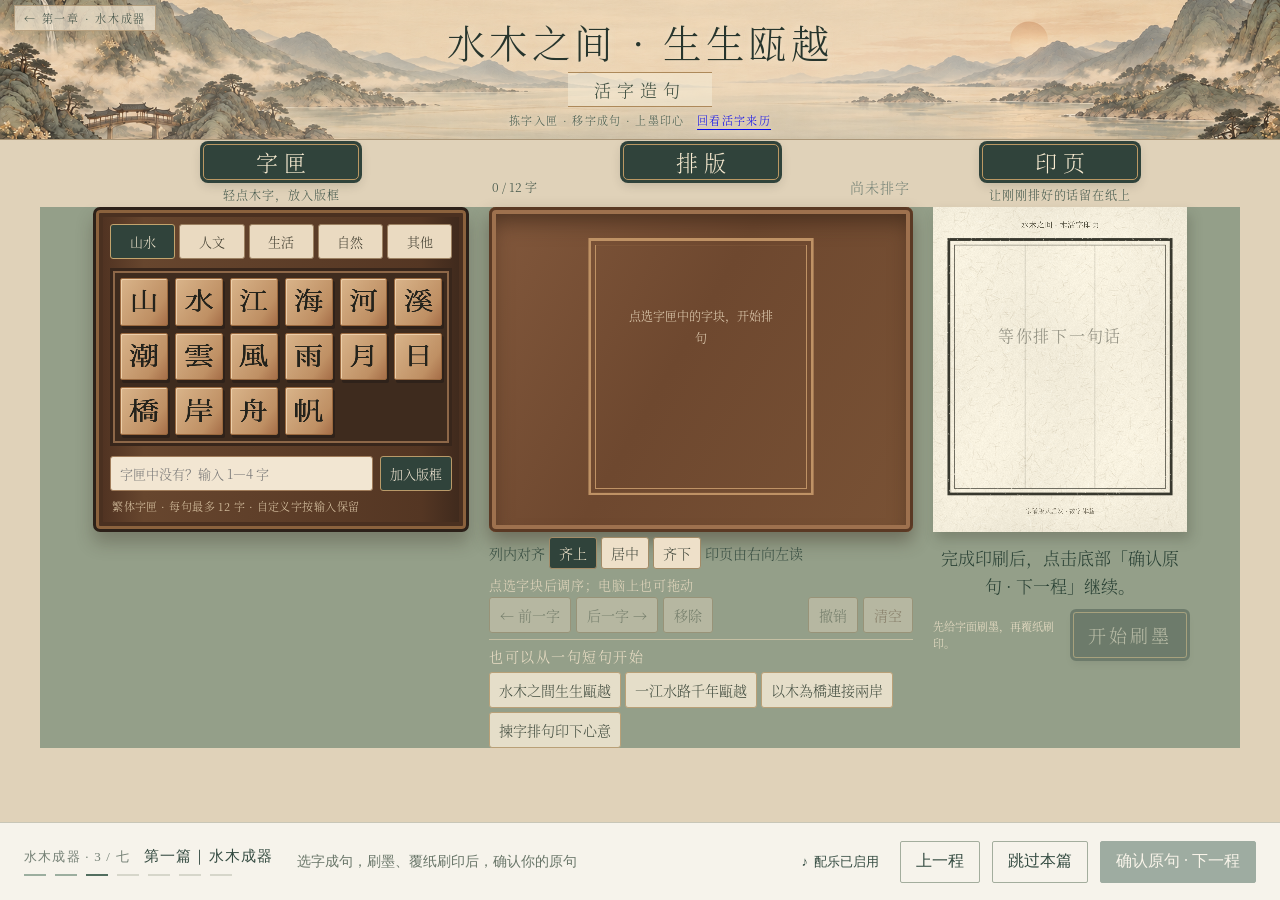
==== woodtype/index.html @ a9de26d1 "优化木活字竖排印页与页面布局，更新尾页清晰底图" ====
<!doctype html>
<html lang="zh-CN">
<head>
  <meta charset="utf-8">
  <meta name="viewport" content="width=device-width, initial-scale=1">
  <meta name="theme-color" content="#d6c4a8">
  <meta name="description" content="水木之间·生生瓯越——木活字造句互动体验。拣字、排版、上墨，印下一句话。">
  <title>活字造句｜水木之间·生生瓯越</title>
  <link rel="icon" href="data:image/svg+xml,%3Csvg xmlns='http://www.w3.org/2000/svg' viewBox='0 0 64 64'%3E%3Crect width='64' height='64' rx='9' fill='%2337483e'/%3E%3Crect x='9' y='9' width='46' height='46' fill='none' stroke='%23c8a56c' stroke-width='2'/%3E%3Cpath d='M14 20h36M32 14v35M17 48l15-18 15 18' fill='none' stroke='%23f1e5d1' stroke-width='3'/%3E%3C/svg%3E">
  <style>
    @font-face{font-family:"Source Han Serif SC";src:url("assets/SourceHanSerifSC-Light.otf") format("opentype");font-weight:300;font-style:normal;font-display:swap}
    @font-face{font-family:"I.Ming";src:url("assets/I.Ming-8.10.ttf") format("truetype");font-weight:400;font-style:normal;font-display:swap}
    :root{--ink:#282a25;--pine:#30433b;--pine-soft:#53675d;--river:#778479;--river-pale:#aeb6a6;--silk:#e6d8c1;--silk-light:#f1e9da;--paper:#f7f0e3;--gold:#a67e4e;--wood:#815839;--wood-dark:#392719;--wood-mid:#67442d;--wood-light:#c39365;--line:#bda98c;--shadow:0 12px 28px rgba(49,38,23,.15)}
    *{box-sizing:border-box}html{scroll-behavior:smooth}body{margin:0;min-width:320px;background:#d8c9b0;color:var(--ink);font-family:"Source Han Serif SC","Source Han Serif",serif;font-weight:300;font-synthesis:none}button,input{font:inherit;font-weight:300}button{cursor:pointer}button:disabled{opacity:.38;cursor:not-allowed}button:focus-visible,input:focus-visible{outline:3px solid #c59455;outline-offset:3px}strong,b,h1,h2,h3{font-weight:300}
    .page{min-height:100vh;background:linear-gradient(#d8c5a7 0,#ddd0bb 36%,#c8c9b7 100%)}
    .hero{position:relative;min-height:236px;background:#d8c5a8 url("assets/shanshui-banner.png") center 55%/cover no-repeat;border-bottom:1px solid #a99577;overflow:hidden}
    .hero:after{content:"";position:absolute;inset:0;background:linear-gradient(90deg,rgba(239,223,192,.06),rgba(243,230,207,.36) 31%,rgba(245,233,214,.39) 69%,rgba(231,213,180,.04));pointer-events:none}
    .hero-inner{position:relative;z-index:1;max-width:1640px;margin:auto;min-height:236px;padding:19px 31px 20px;display:flex;flex-direction:column;align-items:center;justify-content:center;text-align:center}
    .hero-top{position:absolute;top:17px;left:31px;color:#394b40;font-size:12px;letter-spacing:.16em;background:rgba(244,233,212,.7);border:1px solid rgba(161,131,92,.62);padding:6px 11px}
    .hero h1{font-size:clamp(30px,3.55vw,57px);line-height:1.1;letter-spacing:.12em;margin:2px 0 14px;color:#27352d;text-shadow:0 1px 9px rgba(245,235,215,.85)}
    .hero-subtitle{border-top:1px solid #ad895a;border-bottom:1px solid #ad895a;padding:5px 28px;color:#3c4c3e;font-size:19px;letter-spacing:.36em;background:rgba(244,235,215,.56)}
    .hero-copy{font-size:13px;line-height:1.6;letter-spacing:.12em;color:#445a4d;margin:13px 0 0;text-shadow:0 1px 5px #f3e8d5}
    .bench{position:relative;max-width:1660px;margin:-9px auto 0;padding:0 20px 23px;display:grid;grid-template-columns:minmax(300px,.92fr) minmax(400px,1.18fr) minmax(300px,.96fr);gap:18px;align-items:stretch}
    .bench:before{content:"";position:absolute;inset:83px 0 0;background:linear-gradient(180deg,rgba(111,124,108,.58),rgba(122,133,115,.82));box-shadow:inset 0 8px 22px rgba(55,70,58,.12);pointer-events:none}
    .station{position:relative;min-width:0;display:flex;flex-direction:column;padding-top:3px}.station-head{height:49px;display:flex;align-items:center;justify-content:center}.plaque{margin:0;min-width:156px;display:inline-block;text-align:center;padding:6px 24px 8px;border-radius:5px;background:var(--pine);color:#f7ead0;border:1px solid #bb9863;box-shadow:0 0 0 3px var(--pine),0 4px 12px rgba(43,43,30,.22);font-size:23px;line-height:1;letter-spacing:.28em;text-indent:.28em}
    .station-note{height:37px;display:flex;align-items:center;justify-content:center;margin:0;color:#42574b;font-size:12px;letter-spacing:.08em;text-align:center}
    .case{flex:1;min-height:505px;padding:17px;background:linear-gradient(90deg,#4d3020,#67462e 13%,#543623 88%,#3c281c);border:3px solid #2c2119;box-shadow:inset 0 0 0 3px #8b623d,inset 0 0 0 7px #4a3020,0 11px 17px rgba(43,35,21,.27);border-radius:7px}
    .category-tabs{display:grid;grid-template-columns:repeat(5,minmax(0,1fr));gap:5px;margin-bottom:13px}.category-tabs button{padding:8px 2px;border:1px solid #9b8061;color:#3d3a2d;background:#eadac1;border-radius:3px;white-space:nowrap;font-size:13px}.category-tabs button[aria-selected="true"]{background:var(--pine);color:#f5ead3;border-color:#c3a46d}.category-tabs button:hover:not([aria-selected="true"]){background:#f4e7d1}
    .type-tray{min-height:380px;padding:8px;background:#3e2b1e;border:3px solid #38261b;box-shadow:inset 0 0 0 2px #8d6748;display:grid;grid-template-columns:repeat(5,minmax(0,1fr));grid-auto-rows:minmax(57px,1fr);gap:8px;align-content:start}.type-block{min-width:0;display:grid;place-items:center;border:1px solid #99683e;background:linear-gradient(125deg,#d9b48a,#bf9064 73%,#a66e48);box-shadow:inset 1px 1px #edcfaa,2px 3px 0 #2f221a;color:#25231c;font-size:29px;line-height:1;border-radius:2px;transition:transform .14s,filter .14s}.type-block:hover{transform:translateY(-3px);filter:brightness(1.07)}.type-block:active{transform:translateY(1px)}
    .custom-form{display:flex;gap:7px;margin-top:14px}.custom-form input{min-width:0;flex:1;padding:10px 11px;color:#292a23;background:#f2e6d2;border:1px solid #a07c5a;border-radius:3px;font-size:13px}.custom-form button{white-space:nowrap;padding:8px 12px;border:1px solid #b99a69;border-radius:3px;background:var(--pine);color:#f5ead7;font-size:13px}.custom-form button:hover{background:#3e594b}
    .case-foot{margin:10px 2px 0;color:#ddc8a7;font-size:11px;line-height:1.5;letter-spacing:.04em}
    .composition-shell{flex:1;display:flex;flex-direction:column;min-height:505px}.compose-current{height:36px;display:flex;align-items:center;justify-content:space-between;gap:10px;color:#3e5246;font-size:12px;padding:0 3px}.compose-current strong{font-size:14px;letter-spacing:.08em;white-space:nowrap;overflow:hidden;text-overflow:ellipsis;max-width:75%;color:#2e3c32}.compose-current strong.empty{color:#738075}
    .bed{flex:1;min-height:320px;border:13px solid #5a3924;border-radius:7px;background:linear-gradient(120deg,#82583c,#6e482f 45%,#795235);box-shadow:inset 0 0 0 3px #9e714e,inset 0 13px 22px #2f1d13a3,0 9px 18px #3e332573;padding:22px;display:grid;grid-template-columns:repeat(6,minmax(0,1fr));grid-auto-rows:72px;align-content:center;gap:9px}.bed:empty:after{content:"点选字匣中的字块，开始排句";grid-column:1/-1;align-self:center;text-align:center;color:#e5d3b7;font-size:16px;letter-spacing:.15em;text-shadow:0 1px 2px #38261d}.placed{position:relative;display:grid;place-items:center;border:1px solid #7e5131;border-radius:3px;background:linear-gradient(130deg,#deb78d,#bb895e 74%,#a87348);box-shadow:inset 1px 1px #efd4ac,2px 3px 0 #412b1d;color:#24231c;font-size:32px}.placed span{transform:scaleX(-1)}.placed[aria-pressed="true"]{outline:2px solid #efd7a9;outline-offset:2px;box-shadow:0 0 0 4px #355447,2px 3px 0 #412b1d}.placed.drag-over{outline:3px dashed #f5dfb9}.placed:hover{filter:brightness(1.06)}
    .compose-help{display:flex;justify-content:space-between;gap:8px;min-height:32px;align-items:center;color:#e6d9bf;font-size:11px;letter-spacing:.05em}.compose-help span:last-child{white-space:nowrap;color:#f0d3a3}
    .controls{display:flex;gap:7px;flex-wrap:wrap;margin-bottom:11px}.controls button{background:#eee0c9;border:1px solid #9f825e;color:#3f4539;padding:8px 11px;border-radius:3px;font-size:13px;min-height:38px}.controls button:hover:not(:disabled){background:#f9ecd5}.controls .spacer{flex:1}.controls .danger{color:#714632}
    .presets{margin-top:auto;padding:10px 0 0;border-top:1px solid rgba(237,219,184,.55)}.presets-label{font-size:11px;color:#f0e2c9;margin:0 0 7px;letter-spacing:.11em}.preset-list{display:flex;flex-wrap:wrap;gap:6px}.preset-list button{background:rgba(241,231,210,.88);border:1px solid #b9a077;border-radius:3px;padding:7px 9px;color:#3f4a3d;font-size:11px}.preset-list button:hover{background:#fff1da}
    .print-shell{flex:1;min-height:505px;display:flex;flex-direction:column}.paper{position:relative;flex:1;min-height:367px;padding:25px 22px;background:var(--paper);border:1px solid #d4c3a7;box-shadow:3px 7px 12px rgba(45,42,30,.23);overflow:hidden}.paper:before{content:"";position:absolute;inset:11px;border:1px solid #d9c9aa;pointer-events:none}.paper-top{text-align:center;font-size:12px;letter-spacing:.25em;color:#617067;position:relative}.paper-window{position:relative;border:1px solid #635c4d;min-height:192px;margin:29px 10px 0;display:grid;place-items:center;padding:21px;background:linear-gradient(transparent 98%,#d7c9b0 100%) 0 0/100% 34px}.paper-window:before{content:"";position:absolute;inset:6px;border:1px solid #c3b49c;pointer-events:none}.paper-text{position:relative;text-align:center;color:#8b8a7c;font-size:clamp(24px,2.15vw,37px);letter-spacing:.11em;line-height:1.6;word-break:break-all}.paper:not(.printed) .paper-text.has-phrase{opacity:.5}.paper.printed .paper-text{color:#252d27;animation:imprint .5s ease both}.paper-bottom{position:relative;display:flex;align-items:center;justify-content:center;gap:11px;margin-top:30px;color:#8b8b79;font-size:11px;letter-spacing:.16em}.paper-bottom:before,.paper-bottom:after{content:"";width:42px;height:1px;background:#b9a887}.paper-waves{position:absolute;bottom:10px;left:14%;width:72%;height:46px;opacity:.42;background:repeating-radial-gradient(ellipse at 50% 100%,transparent 0 15px,#8eaa9a 16px 17px,transparent 18px 33px);mask-image:linear-gradient(transparent,#000)}
    .print-actions{display:flex;align-items:center;justify-content:space-between;gap:9px;min-height:77px}.print-hint{color:#ede1c8;font-size:11px;line-height:1.5;max-width:145px}.print-btn{border:1px solid #c6a56c;outline:3px solid var(--pine);outline-offset:0;background:var(--pine);color:#f8edd9;border-radius:3px;padding:12px 17px;white-space:nowrap;font-size:19px;letter-spacing:.17em;box-shadow:0 5px 9px rgba(43,48,35,.26)}.print-btn:hover:not(:disabled){background:#466052}.download-btn{width:100%;padding:9px;border:1px solid #d8c397;background:#ede2ca;color:#2c4539;border-radius:3px;font-size:13px}.download-btn:hover{background:#f6ebd4}.download-btn[hidden]{display:none}
    .footer{max-width:1660px;margin:auto;padding:13px 22px 24px;display:flex;justify-content:space-between;gap:10px;color:#48594a;font-size:11px;letter-spacing:.07em}.visually-hidden{position:absolute!important;width:1px;height:1px;overflow:hidden;clip:rect(0,0,0,0);white-space:nowrap}

    .impression-preview{width:100%;height:auto;display:block;position:relative;mix-blend-mode:multiply}
    .impression-preview[hidden]{display:none}
    .paper.printed .paper-text{display:none}
    .paper.printed .impression-preview{animation:ink-transfer .8s ease both}
    .placed.inked span{color:#101b14;text-shadow:0 0 1px #17261d}
    .ink-adjust-btn{border:0;background:transparent;color:#efe0c2;text-decoration:underline;text-underline-offset:4px;padding:7px 0 13px;font-size:12px}
    .ink-adjust-btn[hidden]{display:none}
    .ink-dialog{width:min(900px,calc(100% - 28px));max-height:92dvh;overflow:auto;border:1px solid #a2865c;border-radius:7px;padding:25px;background:#ece0ca;color:#344638;box-shadow:0 25px 100px #1b201ba6}
    .ink-dialog::backdrop{background:rgba(29,36,30,.62);backdrop-filter:blur(4px)}
    .ink-dialog-head{display:flex;justify-content:space-between;gap:20px;align-items:start}
    .ink-dialog h2{margin:7px 0 10px;font-size:29px;letter-spacing:.16em}
    .ink-dialog .eyebrow{margin:0;color:#7c725d;font-size:12px;letter-spacing:.13em}
    .ink-close{border:1px solid #b09a79;border-radius:3px;background:transparent;color:#4e5647;padding:7px 10px}
    .ink-dialog-copy{margin:0 0 16px;line-height:1.7;font-size:14px;color:#67705e}
    #inkCanvas{display:block;width:100%;height:auto;border-radius:4px;touch-action:none;cursor:grab;box-shadow:0 5px 13px #52422b38}
    #inkCanvas:active{cursor:grabbing}
    .ink-meter{display:flex;gap:14px;align-items:center;margin:17px 0;color:#54624f;font-size:13px}
    .ink-meter progress{flex:1;width:100%;height:7px;accent-color:#344c3d}
    .ink-meter span{min-width:78px;white-space:nowrap}
    .ink-dialog-actions{display:flex;gap:9px;align-items:center;flex-wrap:wrap}
    .ink-dialog-actions button{border:1px solid #aa906b;border-radius:3px;padding:10px 15px;color:#455342;background:#f2e8d5}
    .ink-dialog-actions .ink-finish{margin-left:auto;background:#344b3d;color:#f3e8d1;border-color:#344b3d}
    .ink-dialog-actions button:disabled{opacity:.4}
    .ink-dialog-tip{margin:14px 0 0;font-size:11px;color:#7e816e;line-height:1.7}
    @keyframes ink-transfer{from{opacity:.2;transform:translateY(3px)}to{opacity:1;transform:none}}
    @media(max-width:600px){.ink-dialog{padding:17px}.ink-dialog h2{font-size:25px}.ink-dialog-actions button{padding:9px 10px;font-size:13px}.ink-dialog-copy{font-size:12px}.ink-dialog-actions .ink-finish{margin-left:0}.ink-dialog-tip{font-size:10px}}

    @keyframes imprint{from{opacity:.18;filter:blur(3px);transform:scale(1.03)}to{opacity:1;filter:none;transform:none}}
    @media(max-width:1180px){.bench{grid-template-columns:minmax(290px,.85fr) minmax(360px,1.15fr)}.print-station{grid-column:1/-1}.print-shell{min-height:auto;display:grid;grid-template-columns:minmax(0,1fr) 220px;gap:15px;align-items:center}.paper{min-height:250px}.print-actions{display:block}.print-hint{max-width:none;margin:0 0 15px}.print-btn,.download-btn{width:100%}.download-btn{grid-column:2}.paper-window{min-height:130px;margin-top:15px}.paper-bottom{margin-top:12px}}
    @media(max-width:780px){.hero{min-height:205px;background-position:center 58%}.hero-inner{min-height:205px;padding:25px 14px 15px}.hero-top{top:10px;left:12px;font-size:10px}.hero h1{font-size:30px;margin:14px 0 10px}.hero-subtitle{font-size:16px}.hero-copy{font-size:11px}.bench{grid-template-columns:1fr;gap:13px;padding:0 13px 15px;margin-top:0}.bench:before{inset:53px 0 0}.station-head{height:48px}.station-note{height:28px}.case,.composition-shell,.print-shell{min-height:auto}.case{padding:13px}.type-tray{min-height:250px;grid-auto-rows:53px}.type-block{font-size:25px}.bed{min-height:230px;grid-auto-rows:61px}.placed{font-size:27px}.compose-help{font-size:10px}.print-shell{display:block}.paper{min-height:295px}.paper-window{min-height:140px}.print-actions{display:flex}.print-hint{margin:0;max-width:170px}.print-btn{width:auto}.download-btn{margin-bottom:3px}}
    @media(max-width:420px){.hero h1{font-size:26px}.hero-copy{max-width:330px}.category-tabs button{font-size:11px;padding:7px 0}.type-tray{gap:6px;padding:6px;grid-auto-rows:48px}.type-block{font-size:23px}.bed{padding:15px;gap:6px;border-width:10px;grid-auto-rows:55px}.placed{font-size:25px}.controls button{padding:7px 8px;font-size:12px}.paper{padding:20px 12px}.paper-window{margin-left:4px;margin-right:4px}.print-btn{font-size:16px;padding:11px 10px}.compose-help span:last-child{display:none}}
    @media(prefers-reduced-motion:reduce){*,*:before,*:after{animation-duration:.01ms!important;transition-duration:.01ms!important;scroll-behavior:auto!important}}

    /* Shared plate geometry is overridden below for the portrait print. */
    .bed{display:flex;align-items:center;justify-content:center;padding:12px}
    .plate-surface{position:relative;width:100%;aspect-ratio:1000/380;container-type:inline-size}
    .plate-surface:empty:after{content:"点选字匣中的字块，开始排句";position:absolute;inset:0;display:grid;place-items:center;color:#e5d3b7;font-size:14px}
    .plate-surface .placed{position:absolute;font-size:8cqw;padding:0;line-height:1}
    .plate-surface .placed span{transform:translateY(-.4cqw) scaleX(-1)}
    .type-block,.placed{font-family:"I.Ming",serif;font-weight:400}
    .type-block canvas{display:block;width:90%;height:90%;object-fit:contain;pointer-events:none}
    .placed canvas{display:block;width:100%;height:100%;pointer-events:none}
    .paper-text[hidden]{display:none}
    .alignment-controls{display:flex;align-items:center;gap:6px;flex-wrap:wrap;padding:8px 0;color:#344b3f;font-size:12px}
    .alignment-controls button{padding:5px 9px;border:1px solid #a28b67;border-radius:3px;background:#eee0c9;color:#3f4539}
    .alignment-controls button[aria-pressed="true"]{background:#30433b;color:#f7ead0}
    .impression-preview.draft{opacity:.3}
    .paper-window{padding:0}
    /* Portrait plate and impression share one geometry; only the complete plate is mirrored. */
    .plate-surface{aspect-ratio:640/820;max-width:440px;background:linear-gradient(90deg,transparent 36.15%,#bd946a80 36.15% 36.35%,transparent 36.35% 63.65%,#bd946a80 63.65% 63.85%,transparent 63.85%) center/100% 75% no-repeat}
    .bed{min-height:0;align-items:flex-start;padding:10px}
    .bed:empty:after{content:none}
    .plate-surface:before{content:"";position:absolute;inset:10% 6.25% 11.7%;border:4px solid #bb8d5c;box-shadow:inset 0 0 0 5px #65452e,inset 0 0 0 6px #bd946a;pointer-events:none}
    .plate-surface:empty:after{padding:70px;font-size:15px;line-height:1.9;text-align:center}
    .paper{padding:0;min-height:0;flex:none;max-width:440px;width:100%;margin:auto;background:#f6f0de}
    .paper:before,.paper-waves,.paper-top{display:none}
    .paper-window{border:0;margin:0;padding:0;min-height:0;background:none;aspect-ratio:640/820;display:block}
    .paper-window:before{display:none}
    .paper-text{position:absolute;top:35%;left:20%;width:60%;font-size:16px;line-height:2;text-align:center;z-index:1}
    .paper-bottom{margin:0;padding:13px 8px;border-top:1px solid #d8cbb0;font-size:10px;letter-spacing:.06em;background:#ece2cc}
    .paper-bottom:before,.paper-bottom:after{display:none}
    .impression-preview,.impression-preview.draft{opacity:1;mix-blend-mode:normal}
    .print-shell{display:flex;flex-direction:column;align-items:stretch;min-height:0;gap:0}
    .print-actions{display:flex;min-height:77px}
    .print-btn{width:auto}.download-btn{grid-column:auto}
    .ink-dialog{width:min(600px,calc(100% - 24px));padding:20px}
    #inkCanvas{width:auto;max-width:100%;max-height:54dvh;aspect-ratio:640/820;margin:0 auto}
    .ink-dialog h2{font-size:25px;margin-top:5px}
    .ink-dialog-copy{font-size:13px;margin-bottom:12px}
    .ink-meter{margin:12px 0}
    .ink-dialog-tip{margin-top:9px}
    @media(max-width:1180px) and (min-width:781px){.print-shell{max-width:480px;margin:auto;width:100%}}
    @media(max-width:780px){.bed{flex:none}.composition-shell{max-width:480px;width:100%;margin:auto}.print-shell{max-width:440px;width:100%;margin:auto}.ink-dialog{padding:14px}#inkCanvas{max-height:49dvh}.ink-dialog h2{font-size:22px}.ink-dialog-copy{font-size:12px}.ink-dialog-tip{font-size:10px}.print-btn{width:auto}.paper{padding:0}}
    @media(max-height:600px){.ink-dialog{padding:12px}.ink-dialog h2{font-size:20px;letter-spacing:.06em}.ink-close{white-space:nowrap;font-size:12px;padding:7px}.ink-dialog-copy{font-size:11px;margin-bottom:9px}#inkCanvas{max-height:calc(100dvh - 260px)}.ink-dialog-tip{display:none}.ink-meter{margin:10px 0}.ink-dialog-actions button{padding:8px 10px;font-size:12px}}
    /* Compact three-station desk; narrow screens show one working step at a time. */
    .hero,.hero-inner{min-height:0}.hero-inner{padding:22px 14px 8px}
    .hero-top{top:5px;left:14px;font-size:10px;padding:2px 7px}
    .hero h1{font-size:24px;margin:0 0 4px;line-height:1.15}
    .hero-subtitle{font-size:15px;padding:3px 22px}.hero-copy{font-size:10px;margin:4px 0 0;line-height:1.4}
    .bench{margin:0;padding:0 14px 6px;gap:14px;align-items:start}
    .bench:before{inset:45px 0 0}.station-head{height:31px}.plaque{font-size:19px;padding:5px 18px;min-width:125px}
    .station-note{height:22px;font-size:11px}.case{min-height:0;padding:12px}
    .category-tabs{gap:4px;margin-bottom:9px}.category-tabs button{padding:6px 1px;font-size:12px}
    .type-tray{min-height:0;grid-auto-rows:clamp(34px,6.2vh,55px);gap:6px;padding:6px}
    .custom-form{margin-top:10px}.custom-form input{padding:7px 9px;font-size:12px}.custom-form button{padding:6px 9px;font-size:12px}
    .case-foot{margin-top:7px;font-size:10px}.composition-shell{flex:none;min-height:0}
    .compose-current{height:24px;font-size:11px}.compose-current strong{font-size:12px}
    .bed{flex:none;border-width:7px;padding:4px;align-items:center}
    .plate-surface{width:min(100%,320px,calc((100dvh - 465px)*.780488));min-width:130px}
    .alignment-controls{padding:5px 0;font-size:11px;gap:4px}.alignment-controls button{padding:4px 7px;font-size:11px}
    .compose-help{min-height:18px;font-size:10px}.compose-help span:last-child{display:none}
    .controls{gap:5px;margin-bottom:6px}.controls button{min-height:30px;padding:5px 7px;font-size:11px}
    .presets{padding-top:6px}.presets-label{font-size:10px;margin-bottom:4px}.preset-list{gap:4px}.preset-list button{font-size:10px;padding:5px 6px}
    .paper{width:min(100%,400px,calc((100dvh - 375px)*.780488))}.paper-bottom{padding:7px;font-size:10px}
    .print-actions{min-height:50px;gap:8px}.print-hint{font-size:10px;margin:0;max-width:160px}
    .print-btn{font-size:16px;padding:8px 12px}.ink-adjust-btn{font-size:11px;padding:4px 0 8px}.download-btn{font-size:12px;padding:6px}
    .footer{padding:6px 14px;font-size:10px}.page>section[aria-label="继续瓯越行旅"]{padding:5px 14px!important}
    #journeySaveHint{font-size:11px!important;line-height:1.5;margin:0}
    .workbench-tabs,.mobile-stage-controls{display:none}
    @media(min-width:901px){.bench{grid-template-columns:minmax(0,.94fr) minmax(0,1.08fr) minmax(0,.98fr)}.print-station{grid-column:auto}.print-shell{max-width:none}}
    @media(max-width:900px){
      .workbench-tabs{display:flex;gap:6px;padding:6px 12px;justify-content:center;background:#e8dbc4;border-bottom:1px solid #beab8e}
      .workbench-tabs button{flex:1;max-width:150px;min-height:30px;font-size:12px;padding:5px;border:1px solid #a48b68;background:#f4e9d5;color:#435245;border-radius:3px}
      .workbench-tabs button[aria-selected="true"]{background:#30483b;color:#f6edd8}
      .bench{display:block;padding:6px 12px}.bench:before{inset:0}.bench>.station{display:none}.bench>.station.is-active{display:flex}
      .station-head,.station-note{display:none}.case{max-width:480px;margin:auto;width:100%;padding:10px}
      .type-tray{grid-auto-rows:clamp(30px,calc((100dvh - 340px)/4),52px)}
      .composition-shell{max-width:480px;margin:auto;width:100%}.plate-surface{width:min(100%,340px,calc((100dvh - 340px)*.780488));min-width:140px}
      .compose-help{display:none}.preset-list{flex-wrap:nowrap;overflow-x:auto;padding-bottom:3px}.preset-list button{flex:none}.presets-label{display:none}
      .print-shell{max-width:440px;margin:auto;width:100%}.paper{width:min(100%,400px,calc((100dvh - 315px)*.780488))}
      .print-actions{min-height:44px}.print-btn{font-size:15px;padding:8px 12px}.paper-bottom{padding:5px}.print-hint{font-size:10px;max-width:60%}
      .mobile-stage-controls{display:flex;justify-content:space-between;align-items:center;gap:12px;padding:6px 12px;background:#d7d1bb}
      .mobile-stage-controls button{min-height:32px;padding:5px 12px;font-size:12px;background:#30483b;color:#f6edd8;border:1px solid #30483b;border-radius:3px}
      .mobile-stage-controls button[hidden]{display:none}.mobile-stage-controls .stage-back{background:transparent;color:#435245;border-color:#9b9a82}
      #stageNext{margin-left:auto}body[data-work-stage="1"] .mobile-stage-controls,body[data-work-stage="2"] .mobile-stage-controls{display:none}
      .page>section[aria-label="继续瓯越行旅"],.footer{display:none}
    }
    @media(max-width:900px) and (max-height:620px){.hero-inner{padding-top:19px;padding-bottom:6px}.hero h1{font-size:18px;margin-bottom:3px}.hero-subtitle{font-size:12px;padding:2px 16px}.hero-copy{display:none}.workbench-tabs{padding:4px 12px}.category-tabs button{padding:4px 1px}.custom-form{margin-top:7px}.custom-form input{padding:5px 7px;font-size:11px}.custom-form button{font-size:11px;padding:5px 7px}.case-foot{margin-top:5px}.case{padding:8px}.type-block{font-size:23px}.alignment-controls{padding:4px 0}.presets{padding-top:4px}}
    /* Both sheets have exactly the same displayed scale, not just the same native coordinates. */
    .bench{--sheet-width:min(320px,calc((100dvh - 430px)*.780488),calc((100vw - 140px)/3))}
    .plate-surface,.paper{width:var(--sheet-width);max-width:100%;min-width:0}
    .paper,.plate-surface .placed{border:0}
    @media(min-width:901px){.print-shell{padding-top:35px}}
    @media(min-width:901px) and (max-width:1180px){.bench{--sheet-width:min(320px,calc((100dvh - 450px)*.780488),calc((100vw - 140px)/3))}}
    .plate-surface{background:none}.plate-surface:before{display:none}
    .plate-frame{position:absolute;inset:0;width:100%;height:100%;pointer-events:none}
    .plate-placeholder{position:absolute;inset:30% 20%;color:#e5d3b7;font-size:12px;line-height:1.9;text-align:center;pointer-events:none}
    @media(max-width:900px){.bench{--sheet-width:min(340px,max(140px,calc((100dvh - 340px)*.780488)),calc(100vw - 52px))}.plate-surface,.paper{width:var(--sheet-width);min-width:0}}
    /* Restore the generous desk proportions; do not flatten square type faces to fit a row. */
    .page{--desk-hero-height:clamp(100px,17dvh,185px)}
    .hero{height:var(--desk-hero-height)}.hero-inner{height:100%;padding:18px 16px 8px}
    .hero-top{font-size:11px;padding:4px 9px}.hero h1{font-size:clamp(26px,min(3vw,5dvh),58px);margin:0 0 8px}
    .hero-subtitle{font-size:17px;padding:4px 26px}.hero-copy{font-size:11px;margin-top:6px}
    .bench{width:100%;max-width:2200px;margin:0 auto;padding:0 20px 6px;gap:20px;--sheet-width:min(450px,calc((100dvh - var(--desk-hero-height) - 335px)*.780488),calc((min(100vw,2200px) - 160px)/3))}
    .station-head{height:39px}.plaque{font-size:22px;min-width:156px;padding:6px 22px}.station-note{height:25px;font-size:12px}
    .case{padding:14px}.category-tabs button{font-size:13px;padding:7px 1px}
    .type-tray{grid-auto-rows:auto;gap:7px;padding:7px;align-content:start}
    .type-block{aspect-ratio:1;width:100%;height:auto;min-height:0;padding:0;align-self:start}
    .type-block canvas{width:90%;height:90%;aspect-ratio:1}
    .custom-form input,.custom-form button{font-size:13px}.case-foot{font-size:11px}
    .compose-current{font-size:12px}.compose-current strong{font-size:14px}
    .alignment-controls{font-size:12px}.alignment-controls button{font-size:12px}
    .controls button{font-size:12px;min-height:34px;padding:6px 8px}.compose-help{font-size:11px}
    .preset-list button{font-size:11px;padding:6px 7px}.presets-label{font-size:11px}
    .print-btn{font-size:18px;padding:9px 14px}.print-hint{font-size:11px}.download-btn{font-size:13px}
    @media(min-width:901px){.bench{grid-template-columns:minmax(0,.94fr) minmax(0,1.06fr) minmax(0,1fr)}}
    @media(min-width:901px) and (max-width:1180px){.bench{--sheet-width:min(450px,calc((100dvh - var(--desk-hero-height) - 365px)*.780488),calc((100vw - 160px)/3))}}
    @media(max-width:900px){
      .hero{height:auto}.hero-inner{height:auto;padding:22px 14px 8px}.hero h1{font-size:24px;margin-bottom:4px}.hero-subtitle{font-size:15px;padding:3px 22px}.hero-copy{font-size:10px;margin-top:4px}
      .hero-top{font-size:10px;padding:2px 7px}.bench{padding:6px 12px;--sheet-width:min(340px,max(140px,calc((100dvh - 340px)*.780488)),calc(100vw - 52px))}
      .station-head,.station-note{display:none}.case{padding:10px}.category-tabs button{font-size:12px;padding:6px 1px}
      .type-tray{grid-auto-rows:auto;gap:6px;padding:6px}.custom-form input,.custom-form button{font-size:12px}.case-foot{font-size:10px}
      .controls button{font-size:11px;min-height:30px;padding:5px 7px}.preset-list button{font-size:10px;padding:5px 6px}
      .alignment-controls,.alignment-controls button{font-size:11px}.compose-current strong{font-size:12px}.print-btn{font-size:15px;padding:8px 12px}.print-hint{font-size:10px}.download-btn{font-size:12px}
    }
    @media(max-width:900px) and (max-height:620px){.hero-inner{padding:19px 14px 6px}.hero h1{font-size:18px;margin-bottom:3px}.hero-subtitle{font-size:12px;padding:2px 16px}.hero-copy{display:none}.case{padding:8px}.category-tabs button{padding:4px 1px;font-size:11px}.type-tray{gap:5px;padding:5px}.custom-form input,.custom-form button{font-size:11px}.case-foot{font-size:9px}}
    @media(max-width:360px){.type-tray{grid-template-columns:repeat(6,minmax(0,1fr));gap:5px}.type-block{aspect-ratio:1}}
    /* Equal outer panels, square type faces and a single continuation instruction. */
    .page{--desk-surround:#e0d2b9;background:var(--desk-surround);min-height:100dvh}
    .bench:before{display:block;inset:67px 40px 0;background:#949f89;box-shadow:none}
    .continue-note,#journeySaveHint{font-size:17px!important;line-height:1.65;margin:12px 0 10px;text-align:center;color:#263e32;padding:0 5px;background:none}
    .alignment-controls,.alignment-controls button{font-size:14px}.alignment-controls button{padding:5px 9px}
    .compose-help{font-size:13px;line-height:1.6;min-height:23px}.controls button{font-size:14px;padding:7px 10px;min-height:36px}
    .presets-label{font-size:14px;margin-bottom:6px}.preset-list button{font-size:14px;padding:7px 9px}
    .print-shell{padding-top:0}
    .paper-bottom{display:none}
    @media(min-width:901px){
      .bench{padding:0 40px;grid-template-columns:minmax(0,calc((min(100vw,2200px) - 80px)*.3133333333)) minmax(0,calc((min(100vw,2200px) - 80px)*.3533333333)) var(--sheet-width);justify-content:center}
      .case,.bed,.paper{height:var(--panel-height,auto);min-height:0}
      .case{display:flex;flex-direction:column;flex:none}.category-tabs,.custom-form,.case-foot{flex:none}.type-tray{flex:1;min-height:0}
      .compose-current{height:0;position:relative;top:-20px}
      .bench>.station:nth-child(2)>.station-note{visibility:hidden}
      .bed{border:0;padding:0;box-shadow:inset 0 0 0 3px #5a3924,inset 0 0 0 7px #9e714e,inset 0 13px 22px #2f1d13a3,0 9px 18px #3e332573}
      .paper{display:flex;flex-direction:column;align-items:center;justify-content:center}
      .paper-window{width:100%;flex:none}
      .plate-surface{height:100%;width:var(--sheet-width)}
    }
    @media(min-width:901px) and (max-height:800px){.type-tray{grid-template-columns:repeat(6,minmax(0,1fr))}.preset-list{flex-wrap:nowrap;overflow-x:auto}.preset-list button{flex:none}.controls button{font-size:13px}.continue-note,#journeySaveHint{font-size:16px!important}}
    @media(max-width:900px){
      .bench:before{inset:0 10px}
      .bench{--sheet-width:min(340px,max(140px,calc((100dvh - 348px)*.780488)),calc(100vw - 52px))}
      .case,.bed,.paper{height:auto}.plate-surface{height:auto}.compose-current{height:24px;top:0}
      .continue-note,#journeySaveHint{font-size:15px!important;line-height:1.55;margin:9px 0}
      .alignment-controls,.alignment-controls button{font-size:13px}.compose-help{font-size:12px}.controls button{font-size:13px;padding:6px 8px}
      .presets-label,.preset-list button{font-size:13px}.print-shell{padding-top:0}
    }
    @media(max-width:360px) and (max-height:620px){
      .bench{--sheet-width:min(340px,max(132px,calc((100dvh - 348px)*.780488)),calc(100vw - 52px))}
      .alignment-controls{padding:2px 0}.alignment-controls #alignmentHint{display:none}
      .controls button{padding:5px;min-height:30px}.controls .spacer{display:none}
    }
  </style>
</head>
<body>
  <link rel="stylesheet" href="../journey-shared.css"><script src="../journey-bridge.js"></script>
  <div class="page">
    <header class="hero">
      <div class="hero-inner">
        <a class="hero-top" href="./start.html" style="text-decoration:none" aria-label="返回水木成器山水入口">← 第一章 · 水木成器</a>
        <h1>水木之间 · 生生瓯越</h1>
        <div class="hero-subtitle">活字造句</div>
        <p class="hero-copy">拣字入匣 · 移字成句 · 上墨印心　<a href="./intro.html" style="text-underline-offset:4px" aria-label="回看瑞安木活字来历与工艺介绍">回看活字来历</a></p>
      </div>
    </header>
    <nav class="workbench-tabs" role="tablist" aria-label="木活字体验步骤"><button type="button" id="workTab0" role="tab" aria-selected="true" aria-controls="workStation0" data-work-stage="0">1 · 拣字</button><button type="button" id="workTab1" role="tab" aria-selected="false" aria-controls="workStation1" data-work-stage="1">2 · 排版</button><button type="button" id="workTab2" role="tab" aria-selected="false" aria-controls="workStation2" data-work-stage="2">3 · 刷印</button></nav>
    <main class="bench" aria-label="木活字互动工作台">
      <section class="station" aria-labelledby="type-title">
        <div class="station-head"><h2 class="plaque" id="type-title">字匣</h2></div>
        <p class="station-note">轻点木字，放入版框</p>
        <div class="case">
          <div class="category-tabs" id="categoryTabs" role="tablist" aria-label="字匣分类"></div>
          <div class="type-tray" id="typeTray" role="group" aria-label="可选木活字"></div>
          <form class="custom-form" id="customForm"><label class="visually-hidden" for="customInput">输入想用的汉字</label><input id="customInput" type="text" maxlength="4" autocomplete="off" placeholder="字匣中没有？输入 1—4 字"><button type="submit">加入版框</button></form>
          <p class="case-foot">繁体字匣 · 每句最多 12 字 · 自定义字按输入保留</p>
        </div>
      </section>
      <section class="station" aria-labelledby="compose-title">
        <div class="station-head"><h2 class="plaque" id="compose-title">排版</h2></div>
        <p class="station-note">反字入版，揭纸后读成正字</p>
        <div class="composition-shell">
          <div class="compose-current"><span id="count">0 / 12 字</span><strong class="empty" id="sentenceText">尚未排字</strong></div>
          <div class="bed"><div class="plate-surface" id="typeBed" role="group" aria-label="排字版框"></div></div>
          <div class="alignment-controls" role="group" aria-label="列内对齐方式"><span>列内对齐</span><button type="button" data-align="left" aria-pressed="true">齐上</button><button type="button" data-align="center" aria-pressed="false">居中</button><button type="button" data-align="right" aria-pressed="false">齐下</button><span id="alignmentHint">印页由右向左读</span></div>
          <div class="compose-help"><span>点选字块后调序；电脑上也可拖动</span><span>竖排 · 每列由上而下</span></div>
          <div class="controls" aria-label="排版操作"><button id="moveLeft" type="button">← 前一字</button><button id="moveRight" type="button">后一字 →</button><button id="remove" type="button">移除</button><span class="spacer"></span><button id="undo" type="button">撤销</button><button class="danger" id="clear" type="button">清空</button></div>
          <div class="presets"><p class="presets-label">也可以从一句短句开始</p><div class="preset-list" id="presetList"></div></div>
        </div>
      </section>
      <section class="station print-station" aria-labelledby="print-title">
        <div class="station-head"><h2 class="plaque" id="print-title">印页</h2></div>
        <p class="station-note">让刚刚排好的话留在纸上</p>
        <div class="print-shell">
          <div class="paper" id="paper" aria-label="印页预览"><div class="paper-top">水木之间 · 生生瓯越</div><div class="paper-window"><span class="paper-text" id="paperText">等你排下一句话</span><canvas class="impression-preview" id="impressionPreview" hidden aria-label="带有手工纸肌理与墨色变化的竖排印页"></canvas></div><div class="paper-bottom" id="paperStatus">木活字数字印页</div><div class="paper-waves" aria-hidden="true"></div></div>
          <p class="continue-note" id="journeySaveHint">完成印刷后，点击底部「确认原句 · 下一程」继续。</p>
          <div class="print-actions"><span class="print-hint" id="printHint">先给字面刷墨，再覆纸刷印。</span><button class="print-btn" id="printBtn" type="button">开始刷墨</button></div>
          <button class="ink-adjust-btn" id="reinkBtn" type="button" hidden>重新刷墨 · 再试一次</button>
          <button class="download-btn" id="downloadBtn" type="button" hidden>下载我的印页 PNG ↓</button>
        </div>
      </section>
    </main>
    <div class="mobile-stage-controls"><button type="button" class="stage-back" id="stageBack" hidden>上一步</button><button type="button" id="stageNext">去排版 →</button></div>
    <button id="journeyContinue" hidden disabled type="button">确认原句 · 去听一出戏</button>
    <div class="visually-hidden" id="announcer" aria-live="polite"></div>
  </div>

  <dialog class="ink-dialog" id="inkDialog" aria-labelledby="inkTitle" aria-describedby="inkInstruction">
    <div class="ink-dialog-head"><div><p class="eyebrow">排字 → 刷墨 → 刷印</p><h2 id="inkTitle">刷墨上版</h2></div><button type="button" class="ink-close" id="closeInkBtn">返回版框</button></div>
    <p class="ink-dialog-copy" id="inkInstruction">按住版面来回刷动，让每枚字的笔画都吃到墨。</p>
    <canvas id="inkCanvas" width="640" height="820" aria-label="刷墨与拓印版面，用鼠标或手指拖动完成操作。"></canvas>
    <div class="ink-meter"><progress id="inkProgress" max="100" value="0" aria-label="上墨进度"></progress><span id="inkProgressText" aria-live="polite">上墨 0%</span></div>
    <div class="ink-dialog-actions"><button type="button" id="resetInkBtn">重新上墨</button><button type="button" class="ink-finish" id="finishInkBtn" disabled>完成上墨 →</button></div>
    <p class="ink-dialog-tip">鼠标按住拖动，或用手指来回划动，亲手完成刷墨与拓印。调整字句后，需要重新上墨。</p>
  </dialog>
  <script src="./type-layout.js?v=20261013-vertical5"></script>
  <script src="./print-paper.js?v=20261013-vertical5"></script>
  <script src="./ink-workshop.js?v=20261013-vertical5"></script>
  <script>
    (() => {
      'use strict';
      const groups=[
        {name:'山水',chars:'山水江海河溪潮雲風雨月日橋岸舟帆'},
        {name:'人文',chars:'甌越文脈書卷詩句印字記憶傳承千年'},
        {name:'生活',chars:'你我心意家鄉路相逢同行燈火安樂'},
        {name:'自然',chars:'木林花草石天春夏秋冬雪光竹葉'},
        {name:'其他',chars:'成器之間生生不息有無可為向遠歸來'}
      ];
      const presets=['水木之間生生甌越','一江水路千年甌越','以木為橋連接兩岸','揀字排句印下心意'];
      const max=12;const $=id=>document.getElementById(id);let letters=[],selected=-1,history=[],group=0,dragFrom=-1,printed='',printVersion=0,printing=false,impressionCanvas=null;
      let alignment='left';
      const inkWorkshop=window.createInkWorkshop({getLetters:()=>letters,getAlignment:()=>alignment,onChange:state=>updateInk(state)});
      function announce(message){$('announcer').textContent='';requestAnimationFrame(()=>$('announcer').textContent=message)}
      function save(){history.push({letters:[...letters],alignment});if(history.length>40)history.shift()}
      function setPrintReady(ready){$('journeyContinue').disabled=!ready;try{window.top.JourneyHost?.gate();}catch{}}
      function invalidate(){printVersion++;printed='';impressionCanvas=null;printing=false;inkWorkshop.reset();setPrintReady(false);$('paper').classList.remove('printed');$('impressionPreview').hidden=true;$('downloadBtn').hidden=true;$('reinkBtn').hidden=true;$('paperStatus').textContent='木活字数字印页';$('printHint').textContent='先给字面刷墨，再覆纸刷印。'}
      function updateInk(state){$('printBtn').textContent=state.ready?'覆纸刷印':'开始刷墨';$('reinkBtn').hidden=!state.ready;if(!printed)$('printHint').textContent=state.ready?'墨已上好，覆一张纸，印下这句话。':state.amount?'还有字面未吃墨，继续刷匀。':'先给字面刷墨，再覆纸刷印。';document.querySelectorAll('.placed').forEach((tile,index)=>tile.classList.toggle('inked',(inkWorkshop.amounts()[index]||0)>.25));}
      function setLetters(next,message){save();letters=next.slice(0,max);selected=letters.length?letters.length-1:-1;invalidate();render();window.JourneySfx?.cue('wood');if(message)announce(message)}
      function addChars(raw){const chars=Array.from(raw).filter(ch=>/[\p{Script=Han}，。！？]/u.test(ch));if(!chars.length){announce('请输入汉字。');return}if(letters.length>=max){announce('版框最多容纳 12 字。');return}const added=chars.slice(0,max-letters.length);setLetters([...letters,...added],`已加入 ${added.join('')}。`)}
      function renderTray(){const tabs=$('categoryTabs');tabs.replaceChildren();groups.forEach((item,index)=>{const button=document.createElement('button');button.type='button';button.role='tab';button.setAttribute('aria-selected',String(index===group));button.textContent=item.name;button.addEventListener('click',()=>{group=index;renderTray()});tabs.append(button)});const tray=$('typeTray');tray.replaceChildren();Array.from(new Set(Array.from(groups[group].chars))).forEach(ch=>{const button=document.createElement('button');button.type='button';button.className='type-block';const glyph=document.createElement('canvas');glyph.setAttribute('aria-hidden','true');window.TypeLayout.drawFace(glyph,ch,false);button.append(glyph);button.setAttribute('aria-label',`加入“${ch}”字`);button.dataset.char=ch;button.addEventListener('click',()=>addChars(ch));tray.append(button)})}
      function reorder(from,to){if(from<0||to<0||from>=letters.length||to>=letters.length||from===to)return;save();const next=[...letters];const [item]=next.splice(from,1);next.splice(to,0,item);letters=next;selected=to;invalidate();render();window.JourneySfx?.cue('wood');announce('字块已调整顺序。')}
      function render(){const sentence=window.TypeLayout.reading(letters);$('count').textContent=`${letters.length} / ${max} 字`;$('sentenceText').textContent=sentence||'尚未排字';$('sentenceText').classList.toggle('empty',!sentence);$('paperText').textContent=sentence||'等你排下一句话';$('paperText').classList.toggle('has-phrase',!!sentence);const preview=$('impressionPreview');if(!printed){inkWorkshop.preview(preview);preview.hidden=false;preview.classList.add('draft');}$('paperText').hidden=!!letters.length;document.querySelectorAll('[data-align]').forEach(button=>button.setAttribute('aria-pressed',String(button.dataset.align===alignment)));$('alignmentHint').textContent='印页由右向左读';const layout=window.TypeLayout.positions(letters,alignment);const bed=$('typeBed');bed.replaceChildren();const frame=document.createElement('canvas');frame.className='plate-frame';frame.setAttribute('aria-hidden','true');window.TypeLayout.drawPlateFrame(frame);bed.append(frame);if(!letters.length){const hint=document.createElement('span');hint.className='plate-placeholder';hint.textContent='点选字匣中的字块，开始排句';bed.append(hint);}letters.forEach((ch,index)=>{const tile=document.createElement('button');tile.type='button';tile.className='placed';const position=layout[index];Object.assign(tile.style,{left:position.x/window.TypeLayout.width*100+'%',top:position.y/window.TypeLayout.height*100+'%',width:position.size/window.TypeLayout.width*100+'%',height:position.size/window.TypeLayout.height*100+'%'});tile.draggable=true;tile.setAttribute('aria-label',`第 ${index+1} 字：${ch}。点击选中`);tile.setAttribute('aria-pressed',String(index===selected));const face=document.createElement('canvas');face.setAttribute('aria-hidden','true');window.TypeLayout.drawFace(face,ch);tile.append(face);tile.addEventListener('click',()=>{selected=index;render()});tile.addEventListener('keydown',event=>{if(event.altKey&&event.key==='ArrowLeft'){event.preventDefault();reorder(index,index-1)}if(event.altKey&&event.key==='ArrowRight'){event.preventDefault();reorder(index,index+1)}});tile.addEventListener('dragstart',event=>{dragFrom=index;event.dataTransfer.effectAllowed='move';event.dataTransfer.setData('text/plain',String(index))});tile.addEventListener('dragover',event=>{event.preventDefault();tile.classList.add('drag-over')});tile.addEventListener('dragleave',()=>tile.classList.remove('drag-over'));tile.addEventListener('drop',event=>{event.preventDefault();tile.classList.remove('drag-over');reorder(dragFrom,index);dragFrom=-1});tile.addEventListener('dragend',()=>{dragFrom=-1;document.querySelectorAll('.drag-over').forEach(el=>el.classList.remove('drag-over'))});bed.append(tile)});$('moveLeft').disabled=selected<=0;$('moveRight').disabled=selected<0||selected>=letters.length-1;$('remove').disabled=selected<0;$('undo').disabled=!history.length;$('clear').disabled=!letters.length;$('printBtn').disabled=!letters.length||printing;updateInk({ready:inkWorkshop.ready(),amount:Math.round(inkWorkshop.amounts().reduce((a,b)=>a+b,0)/Math.max(letters.length,1)*100)})}
      async function print(){
        if(!letters.length||printing)return;
        if(!inkWorkshop.ready()){inkWorkshop.open();return;}
        printing=true;$('printBtn').disabled=true;$('printBtn').textContent='正在刷印…';
        const version=printVersion,phrase=letters.join('');
        try{
          const completed=await inkWorkshop.coverAndPrint();
          if(!completed||version!==printVersion)return;
          const art=await inkWorkshop.impression(phrase);
          if(version!==printVersion)return;
          impressionCanvas=art;printed=window.TypeLayout.reading(letters);
          setPrintReady(true);
          // The continuation instruction stays in place below the print sheet.
          const preview=$('impressionPreview');preview.width=art.width;preview.height=art.height;preview.getContext('2d').drawImage(art,0,0);preview.hidden=false;preview.classList.remove('draft');
          $('paper').classList.remove('printed');void $('paper').offsetWidth;$('paper').classList.add('printed');
          $('paperStatus').textContent='墨落纸上 · 字留此刻';$('printHint').textContent='细微的墨色深浅，留下亲手刷印的痕迹。';$('downloadBtn').hidden=false;
          announce('刷印完成，下载的印页会保留这份墨迹。');
        }finally{if(version===printVersion){printing=false;$('printBtn').disabled=false;$('printBtn').textContent=printed?'再印一张':'覆纸刷印';}}
      }
      async function download(){
        if(!printed||!impressionCanvas)return;
        const phrase=printed,art=impressionCanvas;
        // Export exactly the same opaque portrait sheet shown in the browser.
        const blob=await new Promise(resolve=>art.toBlob(resolve,'image/png'));
        if(!blob){announce('图片生成失败，请再试一次。');return}
        const url=URL.createObjectURL(blob),link=document.createElement('a');
        link.href=url;link.download=`水木之间-竖排印页-${phrase}.png`;
        document.body.append(link);link.click();link.remove();
        setTimeout(()=>URL.revokeObjectURL(url),30000);announce('带纸张与墨迹肌理的竖排印页已开始下载。');
      }
      $('customForm').addEventListener('submit',event=>{event.preventDefault();const field=$('customInput');addChars(field.value.trim());field.value='';field.focus()});$('moveLeft').addEventListener('click',()=>reorder(selected,selected-1));$('moveRight').addEventListener('click',()=>reorder(selected,selected+1));$('remove').addEventListener('click',()=>{if(selected<0)return;const next=[...letters];const [removed]=next.splice(selected,1);setLetters(next,`已移除 ${removed} 字。`)});$('undo').addEventListener('click',()=>{if(!history.length)return;const previous=history.pop();letters=previous.letters;alignment=previous.alignment;selected=letters.length?letters.length-1:-1;invalidate();render();announce('已撤销上一步。')});$('clear').addEventListener('click',()=>{if(letters.length)setLetters([],'版框已清空。')});$('printBtn').addEventListener('click',print);$('downloadBtn').addEventListener('click',download);$('reinkBtn').addEventListener('click',()=>{invalidate();render();inkWorkshop.open()});
      const presetList=$('presetList');presets.forEach(phrase=>{const button=document.createElement('button');button.type='button';button.textContent=phrase;button.setAttribute('aria-label',`排入短句：${phrase}`);button.addEventListener('click',()=>setLetters(window.TypeLayout.forPrinting(Array.from(phrase)),`已排入短句：${phrase}`));presetList.append(button)});
      document.querySelectorAll('[data-align]').forEach(button=>button.addEventListener('click',()=>{if(alignment===button.dataset.align)return;save();alignment=button.dataset.align;invalidate();render();announce('列内位置已更新，字版与印页保持镜像。');}));
      // A visit to the workbench starts with an empty plate; confirmed text belongs to the final poem only.
      renderTray();render();setPrintReady(false);
      $('journeyContinue').addEventListener('click',()=>{
        const phrase=printed;
        if(!phrase||phrase!==window.TypeLayout.reading(letters)){announce('请先完成这句话的刷印。');return;}
        try{const old=JSON.parse(sessionStorage.getItem('shuimu.journey.v1')||'{}');sessionStorage.setItem('shuimu.journey.v1',JSON.stringify({...old,phrase,alignment,confirmedAt:new Date().toISOString()}));}
        catch{ $('printHint').textContent='浏览器未允许保存这次行旅，请在正常浏览模式中打开后再继续。';return;}
        if(window.top.JourneyHost)window.top.JourneyHost.go('chapter.html?chapter=opera');
        else location.href='../chapter.html?chapter=opera';
      });
      document.fonts.load('400 80px "I.Ming"').then(()=>{renderTray();document.querySelectorAll('.placed canvas').forEach((canvas,i)=>window.TypeLayout.drawFace(canvas,letters[i]));if(!printed)inkWorkshop.preview($('impressionPreview'));}).catch(()=>announce('活字字库未能加载，请检查字体文件。'));
    })();
  </script>
  <script>
    (() => {
      const stations=[...document.querySelectorAll('.bench>.station')],tabs=[...document.querySelectorAll('[data-work-stage]')];
      let stage=0;
      const narrow=matchMedia('(max-width:900px)');
      function activate(next, resetScroll=true){
        stage=Math.max(0,Math.min(2,next));
        document.body.dataset.workStage=String(stage);
        stations.forEach((station,i)=>{station.id='workStation'+i;station.classList.toggle('is-active',i===stage);station.setAttribute('aria-labelledby',narrow.matches?'workTab'+i:['type-title','compose-title','print-title'][i]);});
        tabs.forEach((tab,i)=>{tab.setAttribute('aria-selected',String(i===stage));tab.tabIndex=i===stage?0:-1;});
        document.getElementById('stageBack').hidden=stage===0;
        document.getElementById('stageNext').hidden=stage===2;
        document.getElementById('stageNext').textContent=stage===0?'去排版 →':'去刷印 →';
        if(resetScroll&&narrow.matches)window.scrollTo({top:0,behavior:'instant'});
      }
      tabs.forEach((tab,i)=>{tab.addEventListener('click',()=>activate(i));tab.addEventListener('keydown',e=>{if(e.key==='ArrowRight'||e.key==='ArrowLeft'){e.preventDefault();activate((stage+(e.key==='ArrowRight'?1:2))%3);tabs[stage].focus();}});});
      document.getElementById('stageBack').addEventListener('click',()=>activate(stage-1));
      document.getElementById('stageNext').addEventListener('click',()=>activate(stage+1));
      narrow.addEventListener('change',()=>activate(stage,false));activate(0,false);
    })();
  </script>
  <script>
    (()=>{
      const desk=document.querySelector('.bench'),panels=[document.querySelector('.case'),document.querySelector('.bed'),document.querySelector('.paper')];
      const desktop=matchMedia('(min-width:901px)');let frame=0;
      function alignPanels(){
        desk.style.removeProperty('--panel-height');desk.style.removeProperty('--sheet-width');
        const tray=document.querySelector('.type-tray');tray.style.removeProperty('grid-template-columns');
        if(!desktop.matches)return;
        // Reserve the complete controls before sizing, including the post-print actions.
        const extraActions=[document.getElementById('downloadBtn'),document.getElementById('reinkBtn')];
        const hidden=extraActions.map(button=>button.hidden);extraActions.forEach(button=>button.hidden=false);
        // Add a column when needed; each wooden type face remains square.
        let height=0;
        let columns=parseInt(getComputedStyle(tray).gridTemplateColumns.split(' ').length,10);
        while(true){
          height=Math.ceil(panels[0].getBoundingClientRect().height);
          desk.style.setProperty('--sheet-width',height*640/820+'px');
          const panelTop=panels[0].getBoundingClientRect().top;
          const tails=panels.slice(1).map(panel=>panel.parentElement.getBoundingClientRect().bottom-panel.getBoundingClientRect().bottom);
          const room=innerHeight-panelTop-Math.max(...tails)-parseFloat(getComputedStyle(desk).paddingBottom)-4;
          if(height<=room||columns>=8)break;
          tray.style.gridTemplateColumns=`repeat(${++columns},minmax(0,1fr))`;
        }
        extraActions.forEach((button,i)=>button.hidden=hidden[i]);
        desk.style.setProperty('--panel-height',height+'px');
      }
      function schedule(){cancelAnimationFrame(frame);frame=requestAnimationFrame(alignPanels)}
      addEventListener('resize',schedule);desktop.addEventListener('change',schedule);
      document.getElementById('categoryTabs').addEventListener('click',schedule);
      document.fonts.ready.then(schedule);schedule();
    })();
  </script>
</body>
</html>
---- journey-shared.css ----
.in-journey .chapter-number,.in-journey .back-link,.in-journey .final-nav{display:none}.in-journey .journey-bar,.in-journey .journey-controls{display:none}.in-journey body:has(#chapterFrame) main{height:100dvh;min-height:0}.operation-note{margin:12px auto 18px;max-width:1080px;padding:12px 18px;border-left:2px solid #8d7555;background:#f5ebdb9c;color:#534d3e;line-height:1.8;font-size:15px}.in-journey .motion-control{bottom:16px}
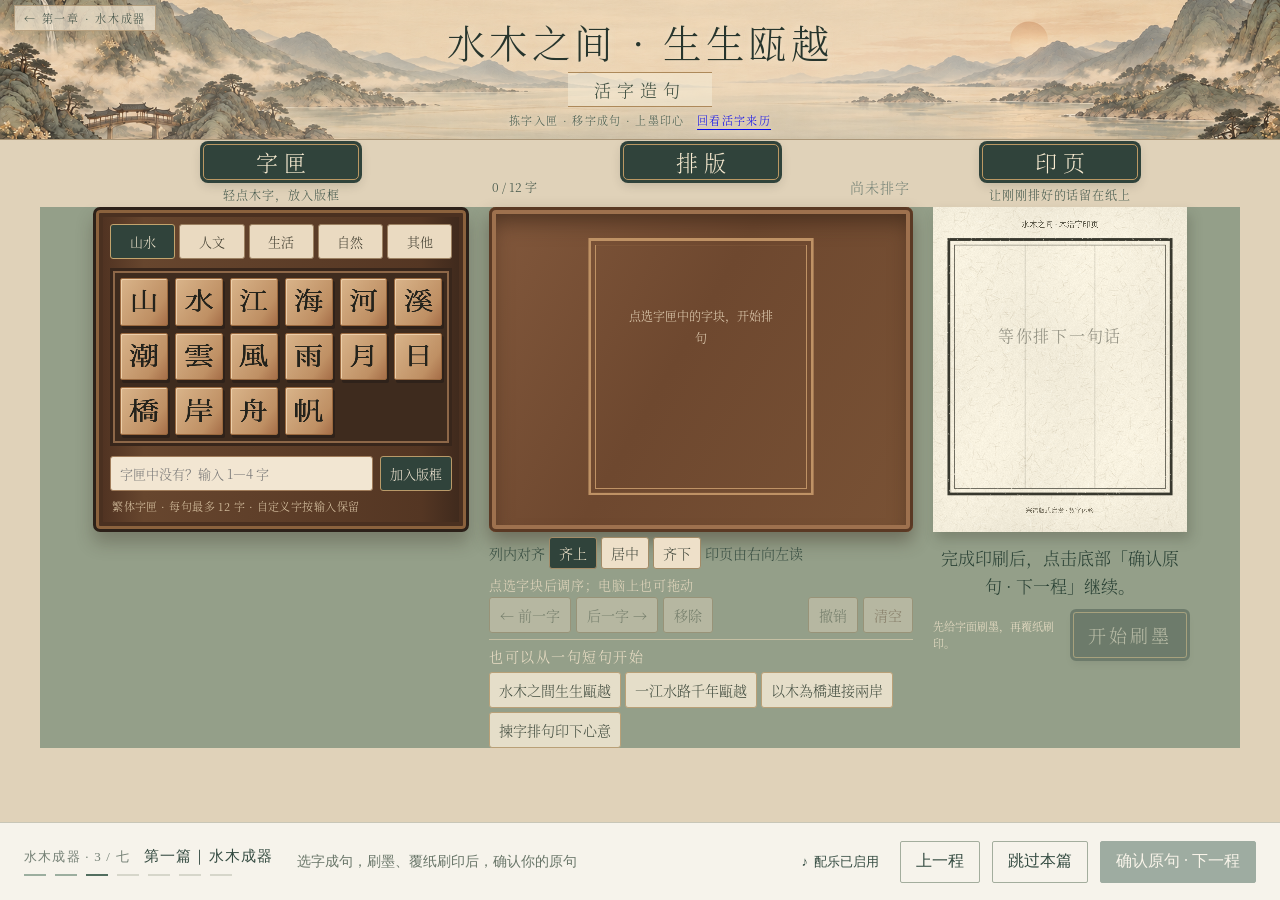
==== commit a00a462a: "降低字体大小" ====
--- a/woodtype/index.html
+++ b/woodtype/index.html
@@ -8,10 +8,13 @@
   <title>活字造句｜水木之间·生生瓯越</title>
   <link rel="icon" href="data:image/svg+xml,%3Csvg xmlns='http://www.w3.org/2000/svg' viewBox='0 0 64 64'%3E%3Crect width='64' height='64' rx='9' fill='%2337483e'/%3E%3Crect x='9' y='9' width='46' height='46' fill='none' stroke='%23c8a56c' stroke-width='2'/%3E%3Cpath d='M14 20h36M32 14v35M17 48l15-18 15 18' fill='none' stroke='%23f1e5d1' stroke-width='3'/%3E%3C/svg%3E">
   <style>
-    @font-face{font-family:"Source Han Serif SC";src:url("assets/SourceHanSerifSC-Light.otf") format("opentype");font-weight:300;font-style:normal;font-display:swap}
-    @font-face{font-family:"I.Ming";src:url("assets/I.Ming-8.10.ttf") format("truetype");font-weight:400;font-style:normal;font-display:swap}
+@import url("./assets/shuimu-silk.css");
+@import url("./assets/shuimu-oldsong.css");
+
+    
+    
     :root{--ink:#282a25;--pine:#30433b;--pine-soft:#53675d;--river:#778479;--river-pale:#aeb6a6;--silk:#e6d8c1;--silk-light:#f1e9da;--paper:#f7f0e3;--gold:#a67e4e;--wood:#815839;--wood-dark:#392719;--wood-mid:#67442d;--wood-light:#c39365;--line:#bda98c;--shadow:0 12px 28px rgba(49,38,23,.15)}
-    *{box-sizing:border-box}html{scroll-behavior:smooth}body{margin:0;min-width:320px;background:#d8c9b0;color:var(--ink);font-family:"Source Han Serif SC","Source Han Serif",serif;font-weight:300;font-synthesis:none}button,input{font:inherit;font-weight:300}button{cursor:pointer}button:disabled{opacity:.38;cursor:not-allowed}button:focus-visible,input:focus-visible{outline:3px solid #c59455;outline-offset:3px}strong,b,h1,h2,h3{font-weight:300}
+    *{box-sizing:border-box}html{scroll-behavior:smooth}body{margin:0;min-width:320px;background:#d8c9b0;color:var(--ink);font-family:"Shuimu Silk","Source Han Serif",serif;font-weight:300;font-synthesis:none}button,input{font:inherit;font-weight:300}button{cursor:pointer}button:disabled{opacity:.38;cursor:not-allowed}button:focus-visible,input:focus-visible{outline:3px solid #c59455;outline-offset:3px}strong,b,h1,h2,h3{font-weight:300}
     .page{min-height:100vh;background:linear-gradient(#d8c5a7 0,#ddd0bb 36%,#c8c9b7 100%)}
     .hero{position:relative;min-height:236px;background:#d8c5a8 url("assets/shanshui-banner.png") center 55%/cover no-repeat;border-bottom:1px solid #a99577;overflow:hidden}
     .hero:after{content:"";position:absolute;inset:0;background:linear-gradient(90deg,rgba(239,223,192,.06),rgba(243,230,207,.36) 31%,rgba(245,233,214,.39) 69%,rgba(231,213,180,.04));pointer-events:none}
@@ -77,7 +80,7 @@
     .plate-surface:empty:after{content:"点选字匣中的字块，开始排句";position:absolute;inset:0;display:grid;place-items:center;color:#e5d3b7;font-size:14px}
     .plate-surface .placed{position:absolute;font-size:8cqw;padding:0;line-height:1}
     .plate-surface .placed span{transform:translateY(-.4cqw) scaleX(-1)}
-    .type-block,.placed{font-family:"I.Ming",serif;font-weight:400}
+    .type-block,.placed{font-family:"Shuimu Old Song",serif;font-weight:400}
     .type-block canvas{display:block;width:90%;height:90%;object-fit:contain;pointer-events:none}
     .placed canvas{display:block;width:100%;height:100%;pointer-events:none}
     .paper-text[hidden]{display:none}
@@ -291,9 +294,9 @@
     <div class="ink-dialog-actions"><button type="button" id="resetInkBtn">重新上墨</button><button type="button" class="ink-finish" id="finishInkBtn" disabled>完成上墨 →</button></div>
     <p class="ink-dialog-tip">鼠标按住拖动，或用手指来回划动，亲手完成刷墨与拓印。调整字句后，需要重新上墨。</p>
   </dialog>
-  <script src="./type-layout.js?v=20261013-vertical5"></script>
-  <script src="./print-paper.js?v=20261013-vertical5"></script>
-  <script src="./ink-workshop.js?v=20261013-vertical5"></script>
+  <script src="./type-layout.js?v=20261014-fast1"></script>
+  <script src="./print-paper.js?v=20261014-fast1"></script>
+  <script src="./ink-workshop.js?v=20261014-fast1"></script>
   <script>
     (() => {
       'use strict';
@@ -317,7 +320,12 @@
       function addChars(raw){const chars=Array.from(raw).filter(ch=>/[\p{Script=Han}，。！？]/u.test(ch));if(!chars.length){announce('请输入汉字。');return}if(letters.length>=max){announce('版框最多容纳 12 字。');return}const added=chars.slice(0,max-letters.length);setLetters([...letters,...added],`已加入 ${added.join('')}。`)}
       function renderTray(){const tabs=$('categoryTabs');tabs.replaceChildren();groups.forEach((item,index)=>{const button=document.createElement('button');button.type='button';button.role='tab';button.setAttribute('aria-selected',String(index===group));button.textContent=item.name;button.addEventListener('click',()=>{group=index;renderTray()});tabs.append(button)});const tray=$('typeTray');tray.replaceChildren();Array.from(new Set(Array.from(groups[group].chars))).forEach(ch=>{const button=document.createElement('button');button.type='button';button.className='type-block';const glyph=document.createElement('canvas');glyph.setAttribute('aria-hidden','true');window.TypeLayout.drawFace(glyph,ch,false);button.append(glyph);button.setAttribute('aria-label',`加入“${ch}”字`);button.dataset.char=ch;button.addEventListener('click',()=>addChars(ch));tray.append(button)})}
       function reorder(from,to){if(from<0||to<0||from>=letters.length||to>=letters.length||from===to)return;save();const next=[...letters];const [item]=next.splice(from,1);next.splice(to,0,item);letters=next;selected=to;invalidate();render();window.JourneySfx?.cue('wood');announce('字块已调整顺序。')}
-      function render(){const sentence=window.TypeLayout.reading(letters);$('count').textContent=`${letters.length} / ${max} 字`;$('sentenceText').textContent=sentence||'尚未排字';$('sentenceText').classList.toggle('empty',!sentence);$('paperText').textContent=sentence||'等你排下一句话';$('paperText').classList.toggle('has-phrase',!!sentence);const preview=$('impressionPreview');if(!printed){inkWorkshop.preview(preview);preview.hidden=false;preview.classList.add('draft');}$('paperText').hidden=!!letters.length;document.querySelectorAll('[data-align]').forEach(button=>button.setAttribute('aria-pressed',String(button.dataset.align===alignment)));$('alignmentHint').textContent='印页由右向左读';const layout=window.TypeLayout.positions(letters,alignment);const bed=$('typeBed');bed.replaceChildren();const frame=document.createElement('canvas');frame.className='plate-frame';frame.setAttribute('aria-hidden','true');window.TypeLayout.drawPlateFrame(frame);bed.append(frame);if(!letters.length){const hint=document.createElement('span');hint.className='plate-placeholder';hint.textContent='点选字匣中的字块，开始排句';bed.append(hint);}letters.forEach((ch,index)=>{const tile=document.createElement('button');tile.type='button';tile.className='placed';const position=layout[index];Object.assign(tile.style,{left:position.x/window.TypeLayout.width*100+'%',top:position.y/window.TypeLayout.height*100+'%',width:position.size/window.TypeLayout.width*100+'%',height:position.size/window.TypeLayout.height*100+'%'});tile.draggable=true;tile.setAttribute('aria-label',`第 ${index+1} 字：${ch}。点击选中`);tile.setAttribute('aria-pressed',String(index===selected));const face=document.createElement('canvas');face.setAttribute('aria-hidden','true');window.TypeLayout.drawFace(face,ch);tile.append(face);tile.addEventListener('click',()=>{selected=index;render()});tile.addEventListener('keydown',event=>{if(event.altKey&&event.key==='ArrowLeft'){event.preventDefault();reorder(index,index-1)}if(event.altKey&&event.key==='ArrowRight'){event.preventDefault();reorder(index,index+1)}});tile.addEventListener('dragstart',event=>{dragFrom=index;event.dataTransfer.effectAllowed='move';event.dataTransfer.setData('text/plain',String(index))});tile.addEventListener('dragover',event=>{event.preventDefault();tile.classList.add('drag-over')});tile.addEventListener('dragleave',()=>tile.classList.remove('drag-over'));tile.addEventListener('drop',event=>{event.preventDefault();tile.classList.remove('drag-over');reorder(dragFrom,index);dragFrom=-1});tile.addEventListener('dragend',()=>{dragFrom=-1;document.querySelectorAll('.drag-over').forEach(el=>el.classList.remove('drag-over'))});bed.append(tile)});$('moveLeft').disabled=selected<=0;$('moveRight').disabled=selected<0||selected>=letters.length-1;$('remove').disabled=selected<0;$('undo').disabled=!history.length;$('clear').disabled=!letters.length;$('printBtn').disabled=!letters.length||printing;updateInk({ready:inkWorkshop.ready(),amount:Math.round(inkWorkshop.amounts().reduce((a,b)=>a+b,0)/Math.max(letters.length,1)*100)})}
+      const pendingFonts=new Map();
+      function warmGlyphs(text){
+        if(!text||document.fonts.check('400 80px "Shuimu Old Song"',text)||pendingFonts.has(text))return;
+        pendingFonts.set(text,document.fonts.load('400 80px "Shuimu Old Song"',text).then(()=>{if(letters.join('')===text&&!printing&&!printed)render();}).catch(()=>announce('字库暂未加载完成，请稍后再试。')).finally(()=>pendingFonts.delete(text)));
+      }
+      function render(){const sentence=window.TypeLayout.reading(letters);warmGlyphs(sentence);$('count').textContent=`${letters.length} / ${max} 字`;$('sentenceText').textContent=sentence||'尚未排字';$('sentenceText').classList.toggle('empty',!sentence);$('paperText').textContent=sentence||'等你排下一句话';$('paperText').classList.toggle('has-phrase',!!sentence);const preview=$('impressionPreview');if(!printed){inkWorkshop.preview(preview);preview.hidden=false;preview.classList.add('draft');}$('paperText').hidden=!!letters.length;document.querySelectorAll('[data-align]').forEach(button=>button.setAttribute('aria-pressed',String(button.dataset.align===alignment)));$('alignmentHint').textContent='印页由右向左读';const layout=window.TypeLayout.positions(letters,alignment);const bed=$('typeBed');bed.replaceChildren();const frame=document.createElement('canvas');frame.className='plate-frame';frame.setAttribute('aria-hidden','true');window.TypeLayout.drawPlateFrame(frame);bed.append(frame);if(!letters.length){const hint=document.createElement('span');hint.className='plate-placeholder';hint.textContent='点选字匣中的字块，开始排句';bed.append(hint);}letters.forEach((ch,index)=>{const tile=document.createElement('button');tile.type='button';tile.className='placed';const position=layout[index];Object.assign(tile.style,{left:position.x/window.TypeLayout.width*100+'%',top:position.y/window.TypeLayout.height*100+'%',width:position.size/window.TypeLayout.width*100+'%',height:position.size/window.TypeLayout.height*100+'%'});tile.draggable=true;tile.setAttribute('aria-label',`第 ${index+1} 字：${ch}。点击选中`);tile.setAttribute('aria-pressed',String(index===selected));const face=document.createElement('canvas');face.setAttribute('aria-hidden','true');window.TypeLayout.drawFace(face,ch);tile.append(face);tile.addEventListener('click',()=>{selected=index;render()});tile.addEventListener('keydown',event=>{if(event.altKey&&event.key==='ArrowLeft'){event.preventDefault();reorder(index,index-1)}if(event.altKey&&event.key==='ArrowRight'){event.preventDefault();reorder(index,index+1)}});tile.addEventListener('dragstart',event=>{dragFrom=index;event.dataTransfer.effectAllowed='move';event.dataTransfer.setData('text/plain',String(index))});tile.addEventListener('dragover',event=>{event.preventDefault();tile.classList.add('drag-over')});tile.addEventListener('dragleave',()=>tile.classList.remove('drag-over'));tile.addEventListener('drop',event=>{event.preventDefault();tile.classList.remove('drag-over');reorder(dragFrom,index);dragFrom=-1});tile.addEventListener('dragend',()=>{dragFrom=-1;document.querySelectorAll('.drag-over').forEach(el=>el.classList.remove('drag-over'))});bed.append(tile)});$('moveLeft').disabled=selected<=0;$('moveRight').disabled=selected<0||selected>=letters.length-1;$('remove').disabled=selected<0;$('undo').disabled=!history.length;$('clear').disabled=!letters.length;$('printBtn').disabled=!letters.length||printing;updateInk({ready:inkWorkshop.ready(),amount:Math.round(inkWorkshop.amounts().reduce((a,b)=>a+b,0)/Math.max(letters.length,1)*100)})}
       async function print(){
         if(!letters.length||printing)return;
         if(!inkWorkshop.ready()){inkWorkshop.open();return;}
@@ -361,7 +369,7 @@
         if(window.top.JourneyHost)window.top.JourneyHost.go('chapter.html?chapter=opera');
         else location.href='../chapter.html?chapter=opera';
       });
-      document.fonts.load('400 80px "I.Ming"').then(()=>{renderTray();document.querySelectorAll('.placed canvas').forEach((canvas,i)=>window.TypeLayout.drawFace(canvas,letters[i]));if(!printed)inkWorkshop.preview($('impressionPreview'));}).catch(()=>announce('活字字库未能加载，请检查字体文件。'));
+      document.fonts.load('400 80px "Shuimu Old Song"').then(()=>{renderTray();document.querySelectorAll('.placed canvas').forEach((canvas,i)=>window.TypeLayout.drawFace(canvas,letters[i]));if(!printed)inkWorkshop.preview($('impressionPreview'));}).catch(()=>announce('活字字库未能加载，请检查字体文件。'));
     })();
   </script>
   <script>
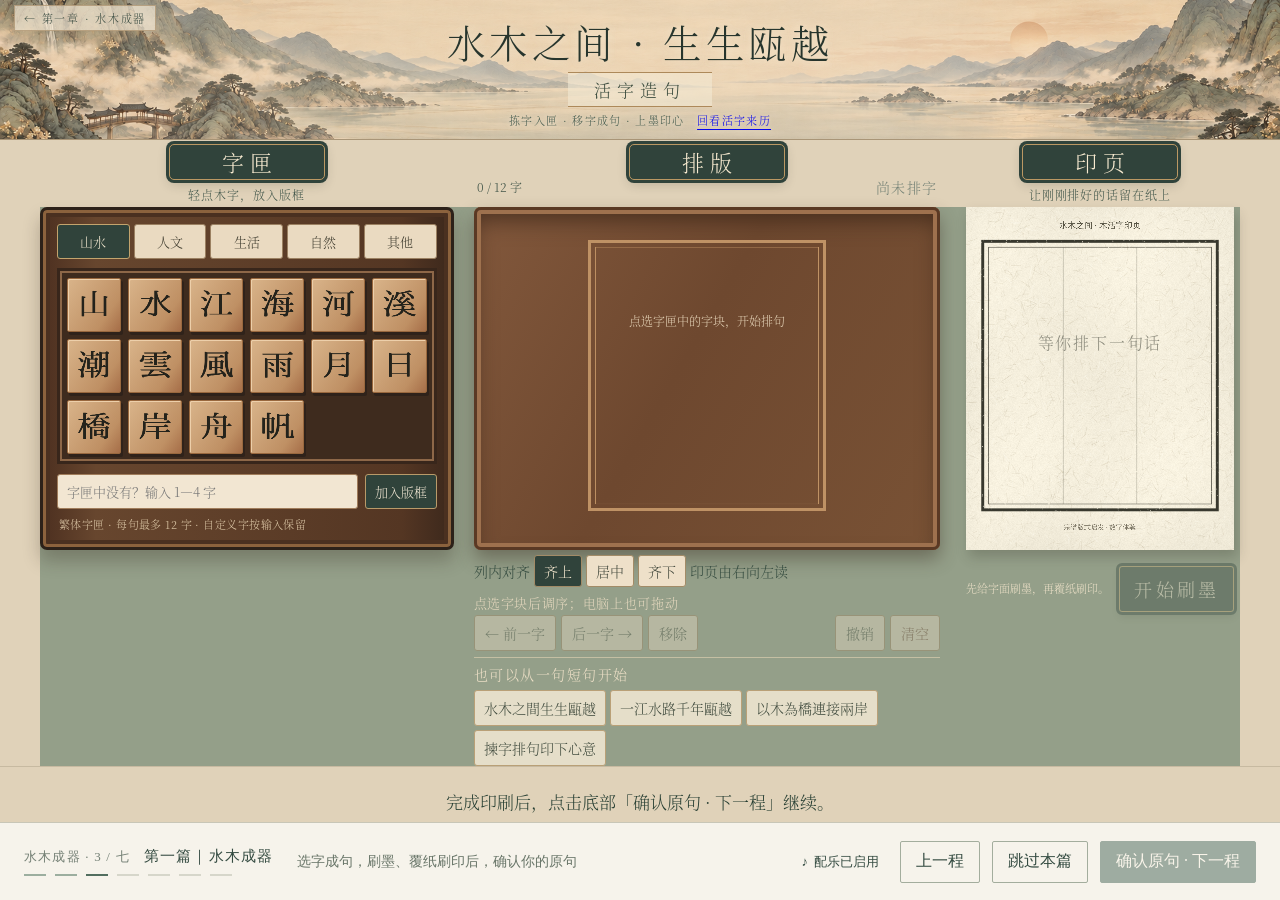
==== commit 8d0ce102: "继续修改活字" ====
--- a/woodtype/index.html
+++ b/woodtype/index.html
@@ -7,6 +7,7 @@
   <meta name="description" content="水木之间·生生瓯越——木活字造句互动体验。拣字、排版、上墨，印下一句话。">
   <title>活字造句｜水木之间·生生瓯越</title>
   <link rel="icon" href="data:image/svg+xml,%3Csvg xmlns='http://www.w3.org/2000/svg' viewBox='0 0 64 64'%3E%3Crect width='64' height='64' rx='9' fill='%2337483e'/%3E%3Crect x='9' y='9' width='46' height='46' fill='none' stroke='%23c8a56c' stroke-width='2'/%3E%3Cpath d='M14 20h36M32 14v35M17 48l15-18 15 18' fill='none' stroke='%23f1e5d1' stroke-width='3'/%3E%3C/svg%3E">
+  <link rel="preload" as="image" href="./assets/shanshui-banner.png" fetchpriority="high">
   <style>
 @import url("./assets/shuimu-silk.css");
 @import url("./assets/shuimu-oldsong.css");
@@ -208,7 +209,7 @@
     .print-shell{padding-top:0}
     .paper-bottom{display:none}
     @media(min-width:901px){
-      .bench{padding:0 40px;grid-template-columns:minmax(0,calc((min(100vw,2200px) - 80px)*.3133333333)) minmax(0,calc((min(100vw,2200px) - 80px)*.3533333333)) var(--sheet-width);justify-content:center}
+      .bench{padding:0 40px;grid-template-columns:minmax(0,.887fr) minmax(0,1fr) minmax(0,.601fr);justify-content:stretch}
       .case,.bed,.paper{height:var(--panel-height,auto);min-height:0}
       .case{display:flex;flex-direction:column;flex:none}.category-tabs,.custom-form,.case-foot{flex:none}.type-tray{flex:1;min-height:0}
       .compose-current{height:0;position:relative;top:-20px}
@@ -216,8 +217,12 @@
       .bed{border:0;padding:0;box-shadow:inset 0 0 0 3px #5a3924,inset 0 0 0 7px #9e714e,inset 0 13px 22px #2f1d13a3,0 9px 18px #3e332573}
       .paper{display:flex;flex-direction:column;align-items:center;justify-content:center}
       .paper-window{width:100%;flex:none}
+      .print-actions{width:var(--sheet-width);max-width:100%;align-self:center;margin-top:14px}
+      .print-hint{flex:1;min-width:0}
       .plate-surface{height:100%;width:var(--sheet-width)}
     }
+    .page>.continuation-band{min-height:70px;display:flex;align-items:center;justify-content:center;padding:8px 20px;background:var(--desk-surround,#e0d2b9);border-top:1px solid rgba(133,122,96,.28)}
+    .continuation-band .continue-note{margin:0;text-align:center}
     @media(min-width:901px) and (max-height:800px){.type-tray{grid-template-columns:repeat(6,minmax(0,1fr))}.preset-list{flex-wrap:nowrap;overflow-x:auto}.preset-list button{flex:none}.controls button{font-size:13px}.continue-note,#journeySaveHint{font-size:16px!important}}
     @media(max-width:900px){
       .bench:before{inset:0 10px}
@@ -274,13 +279,13 @@
         <p class="station-note">让刚刚排好的话留在纸上</p>
         <div class="print-shell">
           <div class="paper" id="paper" aria-label="印页预览"><div class="paper-top">水木之间 · 生生瓯越</div><div class="paper-window"><span class="paper-text" id="paperText">等你排下一句话</span><canvas class="impression-preview" id="impressionPreview" hidden aria-label="带有手工纸肌理与墨色变化的竖排印页"></canvas></div><div class="paper-bottom" id="paperStatus">木活字数字印页</div><div class="paper-waves" aria-hidden="true"></div></div>
-          <p class="continue-note" id="journeySaveHint">完成印刷后，点击底部「确认原句 · 下一程」继续。</p>
           <div class="print-actions"><span class="print-hint" id="printHint">先给字面刷墨，再覆纸刷印。</span><button class="print-btn" id="printBtn" type="button">开始刷墨</button></div>
           <button class="ink-adjust-btn" id="reinkBtn" type="button" hidden>重新刷墨 · 再试一次</button>
           <button class="download-btn" id="downloadBtn" type="button" hidden>下载我的印页 PNG ↓</button>
         </div>
       </section>
     </main>
+    <section class="continuation-band" aria-label="继续瓯越行旅"><p class="continue-note" id="journeySaveHint">完成印刷后，点击底部「确认原句 · 下一程」继续。</p></section>
     <div class="mobile-stage-controls"><button type="button" class="stage-back" id="stageBack" hidden>上一步</button><button type="button" id="stageNext">去排版 →</button></div>
     <button id="journeyContinue" hidden disabled type="button">确认原句 · 去听一出戏</button>
     <div class="visually-hidden" id="announcer" aria-live="polite"></div>
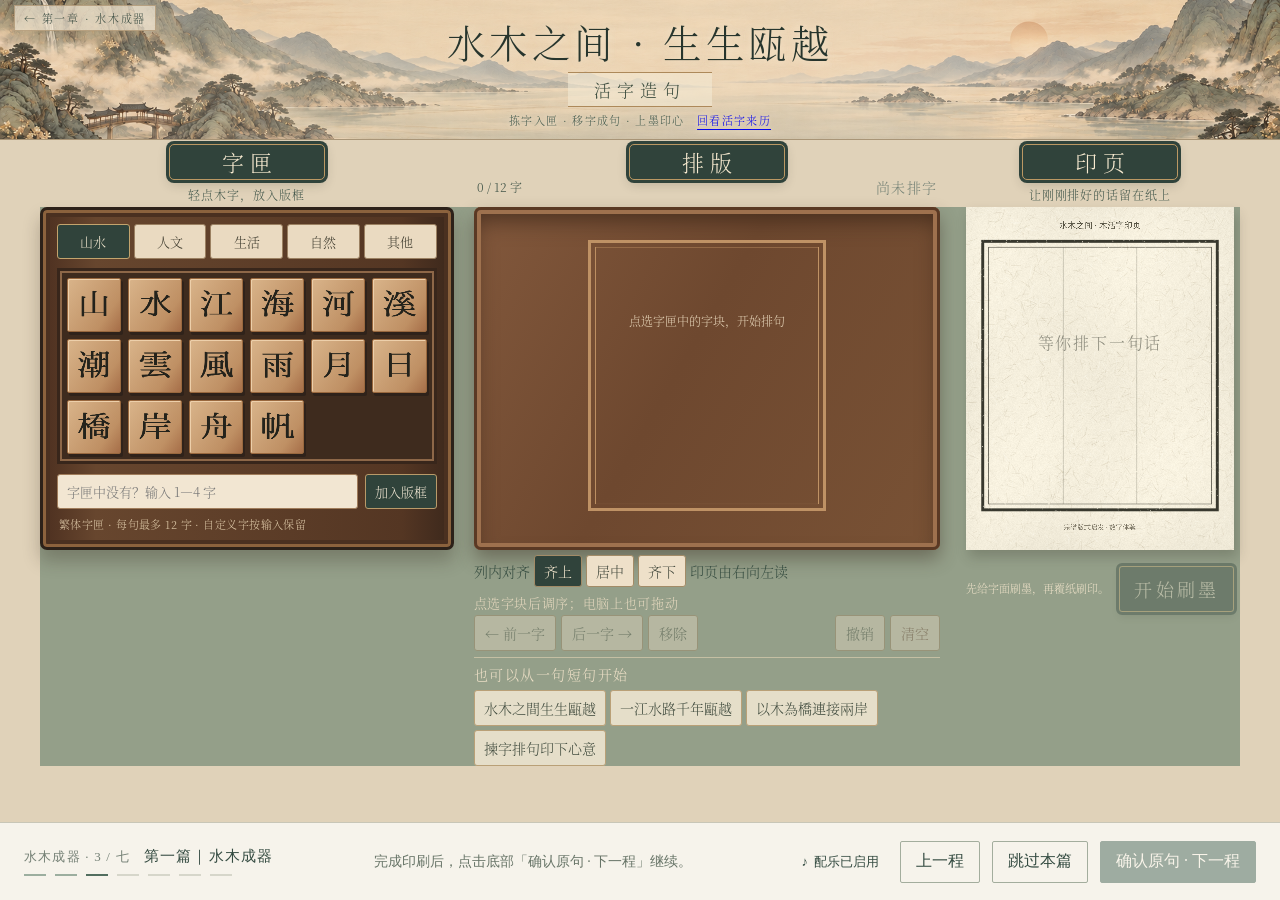
==== commit 932f606e: "继续修改活字" ====
--- a/woodtype/index.html
+++ b/woodtype/index.html
@@ -221,8 +221,6 @@
       .print-hint{flex:1;min-width:0}
       .plate-surface{height:100%;width:var(--sheet-width)}
     }
-    .page>.continuation-band{min-height:70px;display:flex;align-items:center;justify-content:center;padding:8px 20px;background:var(--desk-surround,#e0d2b9);border-top:1px solid rgba(133,122,96,.28)}
-    .continuation-band .continue-note{margin:0;text-align:center}
     @media(min-width:901px) and (max-height:800px){.type-tray{grid-template-columns:repeat(6,minmax(0,1fr))}.preset-list{flex-wrap:nowrap;overflow-x:auto}.preset-list button{flex:none}.controls button{font-size:13px}.continue-note,#journeySaveHint{font-size:16px!important}}
     @media(max-width:900px){
       .bench:before{inset:0 10px}
@@ -285,7 +283,6 @@
         </div>
       </section>
     </main>
-    <section class="continuation-band" aria-label="继续瓯越行旅"><p class="continue-note" id="journeySaveHint">完成印刷后，点击底部「确认原句 · 下一程」继续。</p></section>
     <div class="mobile-stage-controls"><button type="button" class="stage-back" id="stageBack" hidden>上一步</button><button type="button" id="stageNext">去排版 →</button></div>
     <button id="journeyContinue" hidden disabled type="button">确认原句 · 去听一出戏</button>
     <div class="visually-hidden" id="announcer" aria-live="polite"></div>
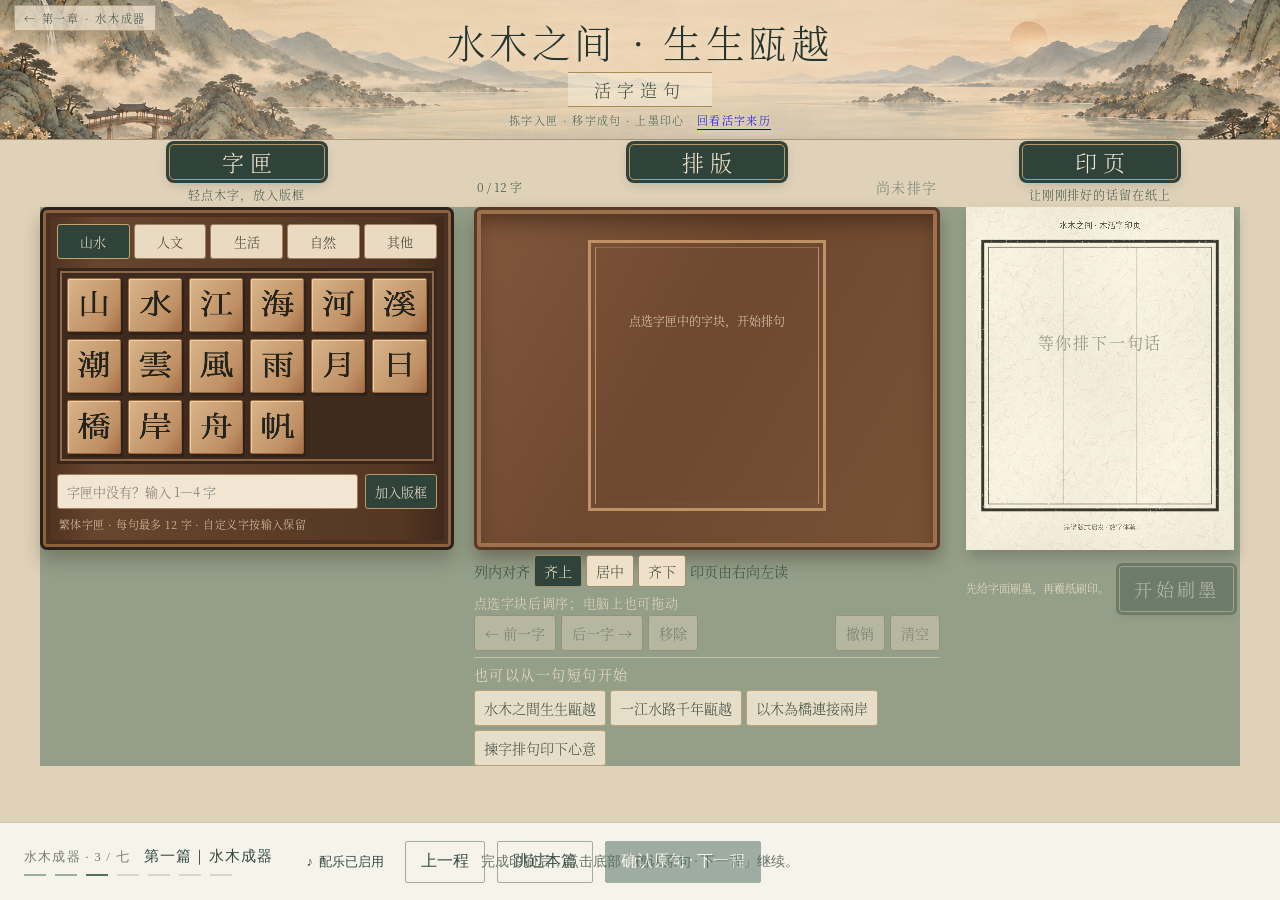
==== commit 79495b5a: "活字" ====
--- a/woodtype/index.html
+++ b/woodtype/index.html
@@ -175,7 +175,7 @@
     .hero{height:var(--desk-hero-height)}.hero-inner{height:100%;padding:18px 16px 8px}
     .hero-top{font-size:11px;padding:4px 9px}.hero h1{font-size:clamp(26px,min(3vw,5dvh),58px);margin:0 0 8px}
     .hero-subtitle{font-size:17px;padding:4px 26px}.hero-copy{font-size:11px;margin-top:6px}
-    .bench{width:100%;max-width:2200px;margin:0 auto;padding:0 20px 6px;gap:20px;--sheet-width:min(450px,calc((100dvh - var(--desk-hero-height) - 335px)*.780488),calc((min(100vw,2200px) - 160px)/3))}
+    .bench{width:100%;max-width:none;margin:0 auto;padding:0 20px 6px;gap:20px;--sheet-width:min(450px,calc((100dvh - var(--desk-hero-height) - 335px)*.780488),calc((100vw - 160px)/3))}
     .station-head{height:39px}.plaque{font-size:22px;min-width:156px;padding:6px 22px}.station-note{height:25px;font-size:12px}
     .case{padding:14px}.category-tabs button{font-size:13px;padding:7px 1px}
     .type-tray{grid-auto-rows:auto;gap:7px;padding:7px;align-content:start}
@@ -209,7 +209,7 @@
     .print-shell{padding-top:0}
     .paper-bottom{display:none}
     @media(min-width:901px){
-      .bench{padding:0 40px;grid-template-columns:minmax(0,.887fr) minmax(0,1fr) minmax(0,.601fr);justify-content:stretch}
+      .bench{width:100%;max-width:none;padding:0 40px;grid-template-columns:minmax(0,.887fr) minmax(0,1fr) minmax(0,.601fr);justify-content:stretch}
       .case,.bed,.paper{height:var(--panel-height,auto);min-height:0}
       .case{display:flex;flex-direction:column;flex:none}.category-tabs,.custom-form,.case-foot{flex:none}.type-tray{flex:1;min-height:0}
       .compose-current{height:0;position:relative;top:-20px}
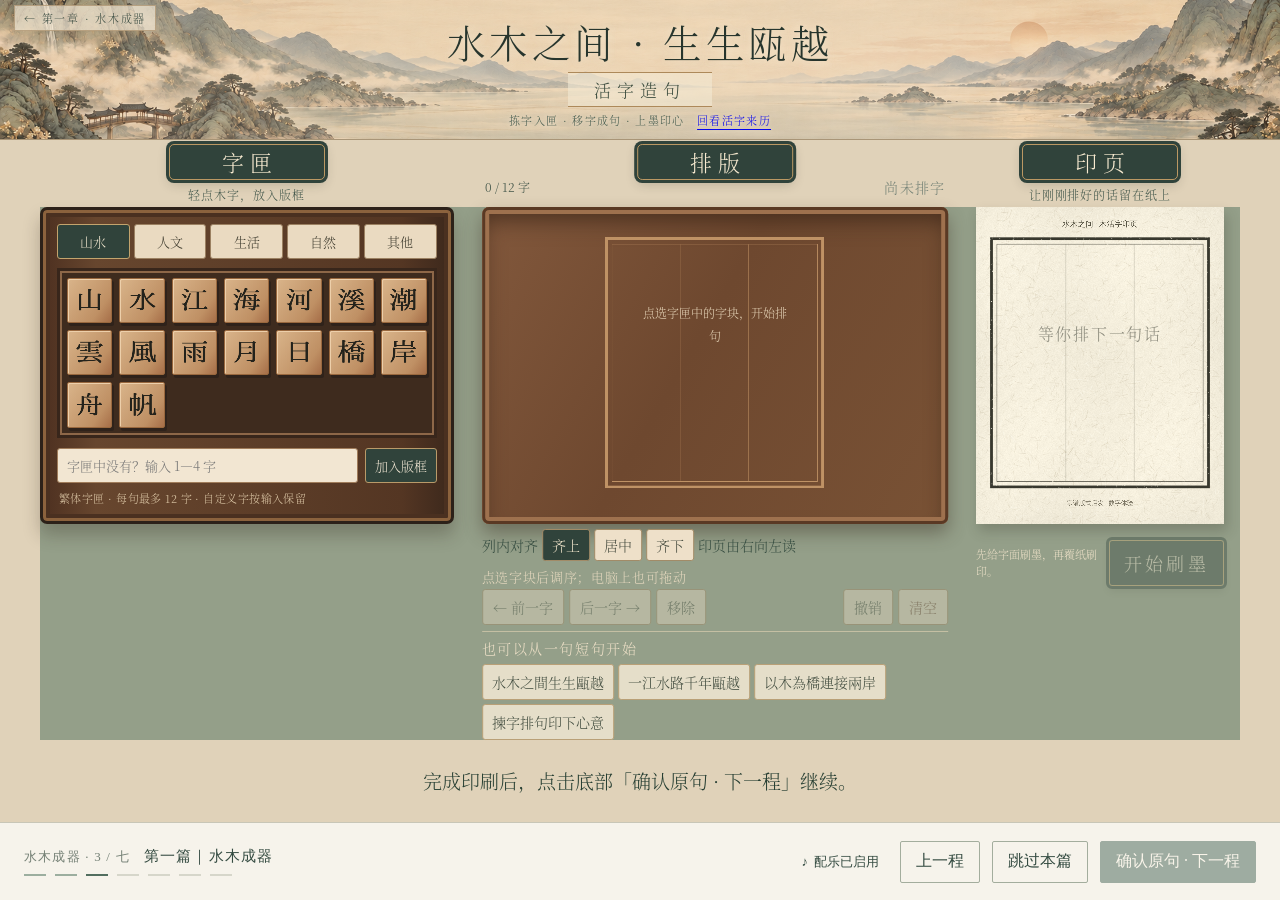
==== commit 17aad1c5: "活字2" ====
--- a/woodtype/index.html
+++ b/woodtype/index.html
@@ -210,6 +210,7 @@
     .paper-bottom{display:none}
     @media(min-width:901px){
       .bench{width:100%;max-width:none;padding:0 40px;grid-template-columns:minmax(0,.887fr) minmax(0,1fr) minmax(0,.601fr);justify-content:stretch}
+      .bench>.station:nth-child(2){transform:translateX(var(--compose-offset,0px))}
       .case,.bed,.paper{height:var(--panel-height,auto);min-height:0}
       .case{display:flex;flex-direction:column;flex:none}.category-tabs,.custom-form,.case-foot{flex:none}.type-tray{flex:1;min-height:0}
       .compose-current{height:0;position:relative;top:-20px}
@@ -235,6 +236,11 @@
       .alignment-controls{padding:2px 0}.alignment-controls #alignmentHint{display:none}
       .controls button{padding:5px;min-height:30px}.controls .spacer{display:none}
     }
+    .page{display:flex;flex-direction:column}
+    .bench{flex:none}
+    .continuation-band{flex:1;display:flex;align-items:center;justify-content:center;min-height:72px;padding:12px 24px;background:var(--desk-surround)}
+    .continuation-band .continue-note{margin:0;font-size:19px!important;line-height:1.6}
+    @media(max-width:900px){.continuation-band{min-height:58px;padding:10px 14px}.continuation-band .continue-note{font-size:16px!important}}
   </style>
 </head>
 <body>
@@ -283,6 +289,7 @@
         </div>
       </section>
     </main>
+    <section class="continuation-band" aria-label="继续瓯越行旅"><p class="continue-note">完成印刷后，点击底部「确认原句 · 下一程」继续。</p></section>
     <div class="mobile-stage-controls"><button type="button" class="stage-back" id="stageBack" hidden>上一步</button><button type="button" id="stageNext">去排版 →</button></div>
     <button id="journeyContinue" hidden disabled type="button">确认原句 · 去听一出戏</button>
     <div class="visually-hidden" id="announcer" aria-live="polite"></div>
@@ -340,7 +347,7 @@
           if(version!==printVersion)return;
           impressionCanvas=art;printed=window.TypeLayout.reading(letters);
           setPrintReady(true);
-          // The continuation instruction stays in place below the print sheet.
+          // The continuation instruction stays in the band below the workbench.
           const preview=$('impressionPreview');preview.width=art.width;preview.height=art.height;preview.getContext('2d').drawImage(art,0,0);preview.hidden=false;preview.classList.remove('draft');
           $('paper').classList.remove('printed');void $('paper').offsetWidth;$('paper').classList.add('printed');
           $('paperStatus').textContent='墨落纸上 · 字留此刻';$('printHint').textContent='细微的墨色深浅，留下亲手刷印的痕迹。';$('downloadBtn').hidden=false;
@@ -400,7 +407,7 @@
       const desk=document.querySelector('.bench'),panels=[document.querySelector('.case'),document.querySelector('.bed'),document.querySelector('.paper')];
       const desktop=matchMedia('(min-width:901px)');let frame=0;
       function alignPanels(){
-        desk.style.removeProperty('--panel-height');desk.style.removeProperty('--sheet-width');
+        desk.style.removeProperty('--panel-height');desk.style.removeProperty('--sheet-width');desk.style.removeProperty('--compose-offset');
         const tray=document.querySelector('.type-tray');tray.style.removeProperty('grid-template-columns');
         if(!desktop.matches)return;
         // Reserve the complete controls before sizing, including the post-print actions.
@@ -414,12 +421,15 @@
           desk.style.setProperty('--sheet-width',height*640/820+'px');
           const panelTop=panels[0].getBoundingClientRect().top;
           const tails=panels.slice(1).map(panel=>panel.parentElement.getBoundingClientRect().bottom-panel.getBoundingClientRect().bottom);
-          const room=innerHeight-panelTop-Math.max(...tails)-parseFloat(getComputedStyle(desk).paddingBottom)-4;
+          const room=innerHeight-panelTop-Math.max(...tails)-parseFloat(getComputedStyle(desk).paddingBottom)-72-4;
           if(height<=room||columns>=8)break;
           tray.style.gridTemplateColumns=`repeat(${++columns},minmax(0,1fr))`;
         }
         extraActions.forEach((button,i)=>button.hidden=hidden[i]);
         desk.style.setProperty('--panel-height',height+'px');
+        const [typeCase,composition,printSheet]=panels.map(panel=>panel.getBoundingClientRect());
+        const leftGap=composition.left-typeCase.right,rightGap=printSheet.left-composition.right;
+        desk.style.setProperty('--compose-offset',(rightGap-leftGap)/2+'px');
       }
       function schedule(){cancelAnimationFrame(frame);frame=requestAnimationFrame(alignPanels)}
       addEventListener('resize',schedule);desktop.addEventListener('change',schedule);
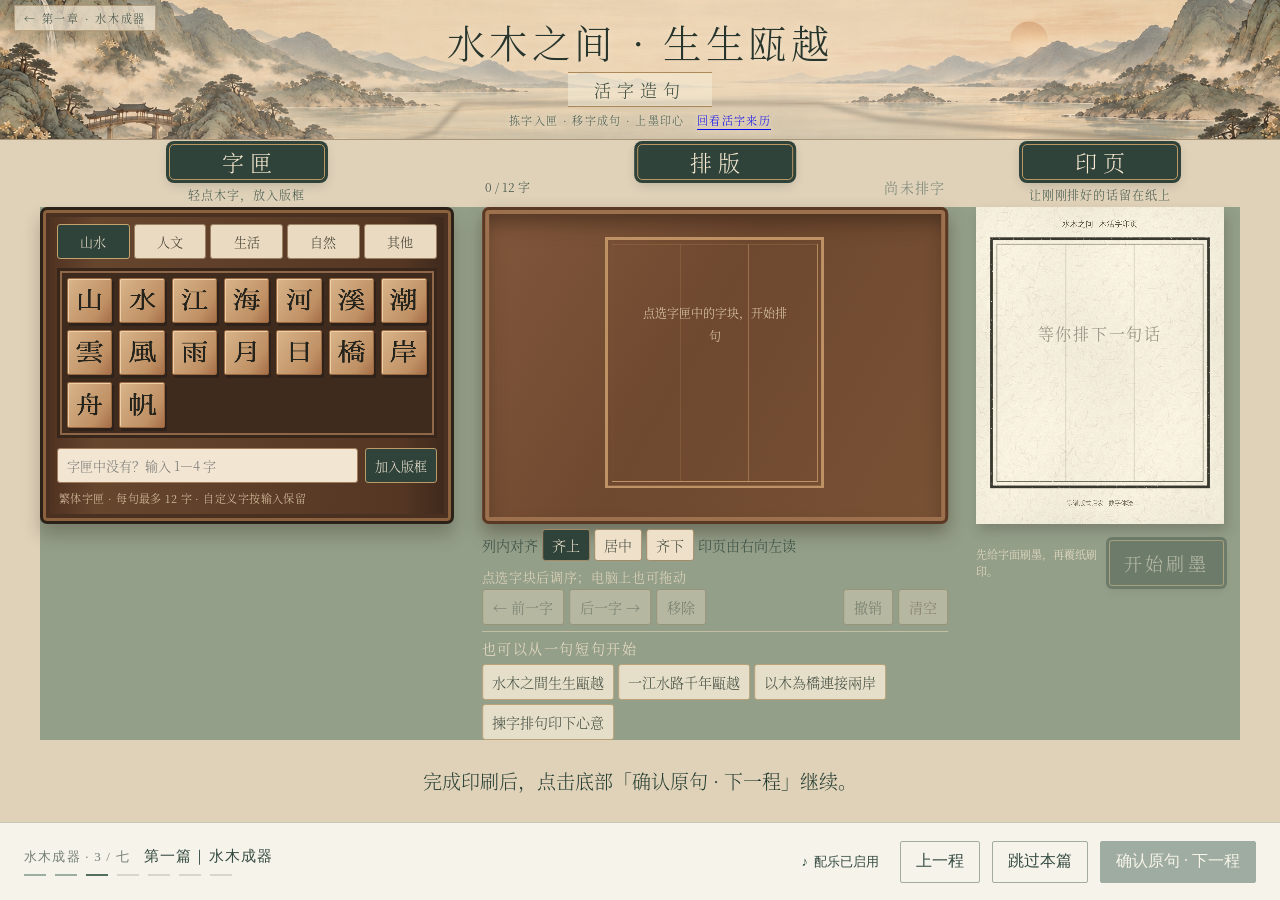
==== commit 6f3e06c7: "增加水纹" ====
--- a/woodtype/index.html
+++ b/woodtype/index.html
@@ -242,7 +242,7 @@
     .continuation-band .continue-note{margin:0;font-size:19px!important;line-height:1.6}
     @media(max-width:900px){.continuation-band{min-height:58px;padding:10px 14px}.continuation-band .continue-note{font-size:16px!important}}
   </style>
-</head>
+<script src="../water-motion.js?v=20261018-water1"></script></head>
 <body>
   <link rel="stylesheet" href="../journey-shared.css"><script src="../journey-bridge.js"></script>
   <div class="page">
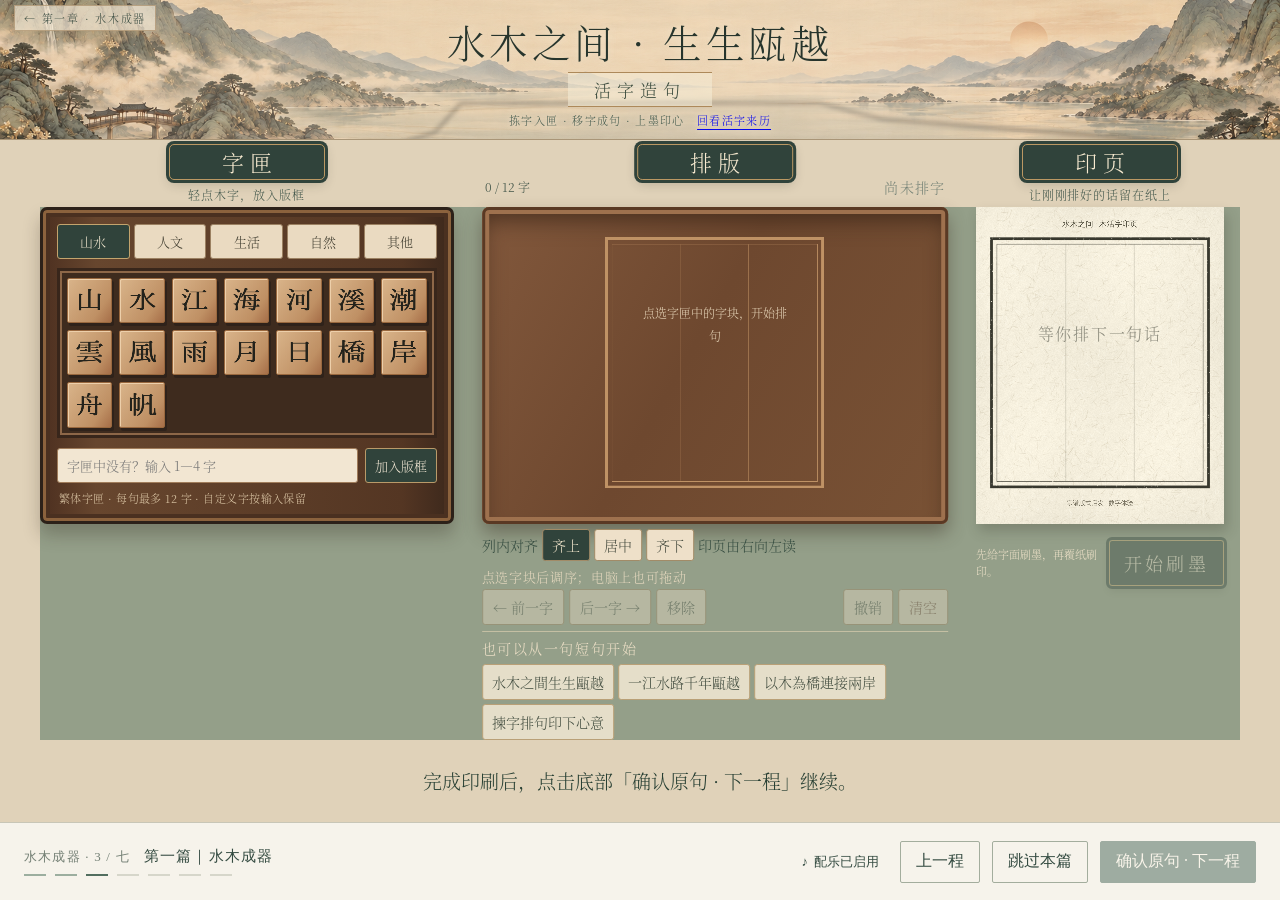
==== commit 540bfb59: "修复全章手机端布局与行舟热点适配" ====
--- a/woodtype/index.html
+++ b/woodtype/index.html
@@ -242,7 +242,7 @@
     .continuation-band .continue-note{margin:0;font-size:19px!important;line-height:1.6}
     @media(max-width:900px){.continuation-band{min-height:58px;padding:10px 14px}.continuation-band .continue-note{font-size:16px!important}}
   </style>
-<script src="../water-motion.js?v=20261018-water1"></script></head>
+<script src="../water-motion.js?v=20261018-water1"></script><link rel="stylesheet" href="../mobile-layout.css?v=20261018-mobile2"><script src="../mobile-layout.js?v=20261018-mobile2" defer></script></head>
 <body>
   <link rel="stylesheet" href="../journey-shared.css"><script src="../journey-bridge.js"></script>
   <div class="page">
--- a/mobile-layout.css
+++ b/mobile-layout.css
@@ -0,0 +1,152 @@
+/* The desktop composition is unchanged; mobile controls use document flow. */
+@media(max-width:760px){
+ html[data-mobile-page]{scrollbar-gutter:auto;overflow-x:hidden}
+ html[data-mobile-page] body{max-width:100%;overflow-x:hidden;-webkit-text-size-adjust:100%;text-size-adjust:100%}
+ html[data-mobile-page] input[type=text],html[data-mobile-page] textarea{font-size:16px}
+ html[data-mobile-page] button,html[data-mobile-page] a{touch-action:manipulation}
+ html[data-mobile-page=shell] .river-nav{padding:6px 10px max(6px,env(safe-area-inset-bottom));gap:6px}
+ html[data-mobile-page=shell] .route-info{display:flex;align-items:center;gap:7px;font-size:12px;min-height:18px}
+ html[data-mobile-page=shell] #routeCount{font-size:10px;flex:none}
+ html[data-mobile-page=shell] #routeTitle{font-size:12px;flex:1;min-width:0;overflow:hidden;text-overflow:ellipsis;white-space:nowrap}
+ html[data-mobile-page=shell] .route-dots{display:flex;gap:4px;flex:none}
+ html[data-mobile-page=shell] .route-dots i{width:9px;height:2px}
+ html[data-mobile-page=shell] .route-actions{gap:5px}
+ html[data-mobile-page=shell] .route-actions button{min-height:42px;padding:6px 7px;font-size:12px}
+ html[data-mobile-page=shell] #soundToggle{min-width:58px;font-size:10px;padding-inline:2px}
+ html[data-mobile-page=shell] #routeNext{font-size:12px}
+ html[data-mobile-page=cover] .cover.scene{display:flex;flex-direction:column;height:100dvh;min-height:0;justify-content:flex-start;gap:0;padding:0;overflow-y:auto;background:linear-gradient(#609b8f,#507f73)}
+ html[data-mobile-page=cover] .artboard{position:relative;inset:auto;transform:none;margin:0;width:100%;height:auto;aspect-ratio:1672/941;flex:none;z-index:0;opacity:1}
+ html[data-mobile-page=cover] .backdrop{height:auto;object-fit:contain}
+ html[data-mobile-page=cover] .cover:after,html[data-mobile-page=cover] .mobile-title{display:none}
+ html[data-mobile-page=cover] .invitation{position:relative;inset:auto;transform:none;display:flex;flex:1;flex-direction:column;justify-content:center;align-items:center;width:100%;padding:24px 16px 62px;margin:0;min-height:210px}
+ html[data-mobile-page=cover] .invitation p{font-size:16px;line-height:1.8;margin:0 0 20px;letter-spacing:.08em}
+ html[data-mobile-page=cover] .enter{min-width:184px;min-height:62px;font-size:23px}
+ html[data-mobile-page=cover] .hint{font-size:13px}
+ html[data-mobile-page=prologue] .prologue-copy{padding-bottom:12px}
+ html[data-mobile-page=prologue] .prologue.scene{height:auto;min-height:100dvh;overflow:visible;padding:28px 0 64px}
+ html[data-mobile-page=prologue] .prologue-copy{position:relative;inset:auto;width:calc(100% - 40px);max-width:none;margin:0 20px}
+ html[data-mobile-page=prologue] .prologue .poem{font-size:16px;line-height:1.8}
+ html[data-mobile-page=prologue] .prologue .motion-control{position:relative;float:right;margin:6px 16px;right:auto;bottom:auto}
+ html[data-mobile-page=workshop] .scene{height:auto;min-height:100dvh;display:flex;flex-direction:column;justify-content:center;gap:22px;background:#d8c8a9;padding:16px 0 22px}
+ html[data-mobile-page=workshop] body{overflow-y:auto}
+ html[data-mobile-page=workshop] .journey-back{position:relative;left:auto;top:auto;align-self:flex-start;margin:0 14px;font-size:12px;padding:9px 12px}
+ .mobile-workshop-art{position:relative;width:100%;aspect-ratio:1672/941;flex:none;overflow:hidden}
+ html[data-mobile-page=workshop] .scene-image,html[data-mobile-page=workshop] .boat-image{object-position:center;object-fit:cover}
+ html[data-mobile-page=workshop] .type-hotspot{left:8%;top:42%;width:34%;height:48%;transform:none}
+ html[data-mobile-page=workshop] .guide{position:relative;left:auto;right:auto;top:auto;bottom:auto;align-self:center;width:calc(100% - 36px);max-width:380px;margin:0;transform:none;animation:none;font-size:16px;opacity:1}
+ html[data-mobile-page=workshop] .guide-label{font-size:16px;white-space:normal}
+ html[data-mobile-page=workshop] .motion-toggle{position:relative;right:auto;bottom:auto;align-self:flex-end;margin:0 16px;min-height:40px;color:#334c3d;background:#f5ead5}
+ html[data-mobile-page=workshop] .cloud-canvas{display:none}
+ html[data-mobile-page=wood-intro] .tabs,html[data-mobile-page=bridge] .tabs{overflow-x:auto;overscroll-behavior-x:contain}
+ html[data-mobile-page=wood-intro] button,html[data-mobile-page=bridge] button{min-height:40px}
+ html[data-mobile-page=woodtype] .category-tabs button,html[data-mobile-page=woodtype] .workbench-tabs button{min-height:38px}
+ html[data-mobile-page=woodtype] .mobile-stage-controls button,html[data-mobile-page=woodtype] .print-btn{min-height:44px}
+ html[data-mobile-page=woodtype] .controls{flex-wrap:wrap;gap:6px}
+ html[data-mobile-page=woodtype] .controls button,html[data-mobile-page=woodtype] .alignment-controls button{min-height:36px}
+ html[data-mobile-page=woodtype] .alignment-controls{flex-wrap:wrap}
+ html[data-mobile-page=woodtype] .custom-form input{min-width:0;font-size:16px}
+ html[data-mobile-page=woodtype] .ink-dialog{width:calc(100vw - 20px);max-height:calc(100dvh - 20px);padding:16px;overflow:auto}
+ html[data-mobile-page=woodtype] .ink-dialog-head{position:sticky;top:-16px;z-index:2;background:#ece0ca;padding:8px 0}
+ html[data-mobile-page=woodtype] .ink-dialog-head button,html[data-mobile-page=woodtype] .ink-dialog-actions button{min-height:44px}
+ html[data-mobile-page=woodtype] .preset-list{flex-wrap:wrap;gap:5px}
+ html[data-mobile-page=woodtype] .preset-list button{font-size:12px;min-height:36px}
+ html[data-mobile-page=opera]{scroll-snap-type:none}
+ html[data-mobile-page=opera] header{position:relative;padding:12px 16px;min-height:56px;background:#101813}
+ html[data-mobile-page=opera] .brand{font-size:17px}
+ html[data-mobile-page=opera] .brand span{line-height:1.5}
+ html[data-mobile-page=opera] .stage-viewport{display:flex;flex-direction:column;overflow:visible;height:auto;min-height:0}
+ html[data-mobile-page=opera] .stage-box{position:relative;inset:auto;transform:none;order:0;width:100%!important;height:auto!important;aspect-ratio:16/9;flex:none}
+ html[data-mobile-page=opera] .stage{aspect-ratio:16/9;height:auto;width:100%}
+ html[data-mobile-page=opera] .layer.stage-bg{object-fit:contain}
+ html[data-mobile-page=opera] .stage-caption{position:relative;inset:auto;order:1;max-width:none;margin:8px 12px 0;padding:9px 12px;font-size:11px;background:#1b251e;gap:2px;pointer-events:auto}
+ html[data-mobile-page=opera] .stage-caption strong{font-size:12px}
+ html[data-mobile-page=opera] .stage-caption span,html[data-mobile-page=opera] .stage-caption small{font-size:11px;line-height:1.55}
+ html[data-mobile-page=opera] .subtitles{order:2;min-height:0;position:static;margin:8px 12px 0;width:auto}
+ html[data-mobile-page=opera] .subtitles:has(#line:empty){display:none}
+ html[data-mobile-page=opera] .stage-viewport .transport{position:static;transform:none;order:3;display:grid;grid-template-columns:repeat(4,minmax(0,1fr));width:calc(100% - 24px);margin:10px auto 0;padding:9px;gap:6px;border-radius:8px}
+ html[data-mobile-page=opera] .transport .seek{grid-column:1/-1;min-width:0;gap:8px;margin:0 0 4px;order:0}
+ html[data-mobile-page=opera] .seek span{font-size:12px;flex:none}
+ html[data-mobile-page=opera] .seek input{min-width:0}
+ html[data-mobile-page=opera] .transport button{min-width:0!important;min-height:44px;font-size:11px;padding:6px 3px}
+ html[data-mobile-page=opera] .stage-viewport .play-markers{position:static;transform:none;order:4;margin:10px 12px 0;width:calc(100% - 24px)}
+ html[data-mobile-page=opera] .play-markers button{min-height:42px;font-size:11px}
+ html[data-mobile-page=opera] .stage-viewport .character-guide{position:static;transform:none;order:5;margin:12px;max-width:none;width:auto}
+ html[data-mobile-page=opera] .character-guide-story{font-size:13px;line-height:1.8}
+ html[data-mobile-page=opera] .character-choice{min-height:42px}
+ html[data-mobile-page=opera] .stage-viewport #status{position:static;transform:none;order:6;margin:10px 16px;font-size:12px;line-height:1.7}
+ html[data-mobile-page=opera] .shade span{font-size:15px;letter-spacing:.08em}
+ html[data-mobile-page=opera] .heading{min-height:0;padding:28px 8px}
+ html[data-mobile-page=opera] .prologue-panel{max-height:calc(100dvh - 20px);overflow-y:auto}
+ html[data-mobile-page=opera] .costume-choices{grid-template-columns:1fr}
+ html[data-mobile-page=opera] .costume-person{height:auto;min-height:78px}
+ html[data-mobile-page=opera] .prologue-actions button{min-height:44px}
+ html[data-mobile-page=sea] body{overflow-y:auto}
+ html[data-mobile-page=sea] .app{height:auto;min-height:100dvh;overflow:visible}
+ html[data-mobile-page=sea] .experience{flex:none;height:auto;min-height:0;overflow:visible}
+ html[data-mobile-page=sea] .visual-area{height:auto;display:block;flex:none;overflow:visible;max-height:none;min-height:0;aspect-ratio:auto}
+ html[data-mobile-page=sea] .stage{position:relative;inset:auto;transform:none;width:100%!important;height:auto!important;aspect-ratio:16/9;max-height:none;overflow:hidden}
+ html[data-mobile-page=sea] .chapter-nav{scrollbar-width:thin;overflow-x:auto;flex-wrap:nowrap}
+ html[data-mobile-page=sea] .chapter-link{min-height:42px;font-size:11px;flex:none;padding:7px 9px}
+ html[data-mobile-page=sea] .intro-inner{padding:28px 20px;max-height:calc(100dvh - 24px);overflow:auto}
+ html[data-mobile-page=sea] .intro h2{font-size:40px;letter-spacing:.14em}
+ html[data-mobile-page=sea] .intro-description{font-size:14px;line-height:1.8}
+ .mobile-sea-reading{position:relative;z-index:1;display:flex;flex-direction:column;gap:12px;padding:16px;background:#f1e8d7;color:#183a40}
+ .mobile-sea-reading .paper-poem{position:static;order:5;flex-direction:column;gap:4px;padding:10px 0;border:0;box-shadow:none;color:#786749}
+ .mobile-sea-reading .paper-poem:before,.mobile-sea-reading .paper-poem:after{display:none}
+ .mobile-sea-reading .paper-poem p{writing-mode:horizontal-tb;padding:0;max-height:none;font-size:12px;letter-spacing:.08em;color:inherit}
+ .mobile-sea-reading .paper-poem-line{font-size:16px!important;font-weight:400}
+ .mobile-sea-reading .painting-title{position:static;order:0;max-width:none;padding:0;background:none;animation:none!important;opacity:1!important;visibility:visible!important;translate:none}
+ .mobile-sea-reading .painting-title h1{font-size:24px;margin:5px 0}
+ .mobile-sea-reading .painting-title p{display:block;font-size:14px;line-height:1.7}
+ .mobile-sea-reading .painting-title #chapterEyebrow{font-size:11px}
+ .mobile-sea-reading .painting-action,.mobile-sea-reading .painting-next,.mobile-sea-reading .painting-skip{position:static!important;left:auto!important;top:auto!important;transform:none;order:1;width:auto;height:auto;min-height:44px;padding:10px 16px;border-radius:4px;animation:none;box-shadow:none;background:#17383e;color:#fff2dc;font-size:14px}
+ .mobile-sea-reading .painting-action:before,.mobile-sea-reading .painting-action:after{display:none}
+ .mobile-sea-reading .hotspot-layer{position:static;order:2;display:flex;flex-wrap:wrap;gap:8px;pointer-events:auto}
+ .mobile-sea-reading .hotspot,.mobile-sea-reading .ship-ripple{position:static!important;transform:none!important;min-height:40px;width:auto;height:auto;padding:8px 10px;border-radius:4px;font-size:12px;line-height:1.4;flex:none;background:#e5dcc7;color:#183a40;border:1px solid #a9936c;box-shadow:none}
+ .mobile-sea-reading .ship-ripple:before,.mobile-sea-reading .ship-ripple:after{display:none}
+ .mobile-sea-reading .ship-ripple i{display:none}
+ .mobile-sea-reading .ship-ripple span{position:static;transform:none;display:block;padding:0;background:none;color:inherit;font-size:12px;white-space:normal}
+ .mobile-sea-reading .painting-action>span{font-size:14px}
+ .mobile-sea-reading .painting-tools{position:static;order:3;display:flex;gap:8px}
+ .mobile-sea-reading .painting-tools button{min-height:40px;flex:1;border-radius:4px;font-size:12px}
+ .mobile-sea-reading .painting-status{position:static;order:4;max-width:none;margin:0;font-size:12px;background:transparent;padding:0}
+ html[data-mobile-page=sea] .modal-backdrop{padding:10px}
+ html[data-mobile-page=sea] .knowledge-panel{max-height:calc(100dvh - 20px);overflow-y:auto;width:100%}
+ html[data-mobile-page=sea] .knowledge-art{min-height:0;padding:12px}
+ html[data-mobile-page=sea] .knowledge-body{padding:24px 18px}
+ html[data-mobile-page=sea] .knowledge-body h2{font-size:22px}
+ html[data-mobile-page=sea] .knowledge-body p{font-size:15px;line-height:1.8}
+ html[data-mobile-page=sea] .close-button{position:sticky;top:8px;justify-self:end;grid-column:1/-1;margin:8px 8px -46px 0;z-index:4;background:#f9f2df;min-height:42px;min-width:42px}
+ html[data-mobile-page=sea] .ship-sheet{height:calc(100dvh - 20px);max-height:calc(100dvh - 20px);padding:16px}
+ html[data-mobile-page=sea] .ship-backdrop{padding:10px}
+ html[data-mobile-page=sea] .ship-close{width:44px;height:44px;top:8px;right:8px}
+ html[data-mobile-page=sea] .ship-tabs button,html[data-mobile-page=sea] .ship-footer button,html[data-mobile-page=sea] .ship-image-tabs button{min-height:42px}
+ html[data-mobile-page=sea] .ending.visible{position:fixed;inset:0;z-index:25;padding:12px}
+ html[data-mobile-page=sea] .ending-content{width:100%;max-height:calc(100dvh - 24px);padding:22px}
+ html[data-mobile-page=sea] .ending-summary,html[data-mobile-page=sea] .ending-next p{font-size:14px;line-height:1.8}
+ html[data-mobile-page=present] .masthead{left:16px;top:18px}
+ html[data-mobile-page=present] .title-block{top:20%;left:16px}
+ html[data-mobile-page=present] .title-block h1{font-size:27px}
+ html[data-mobile-page=present] .flow-control{right:8px;max-width:88px;top:32%}
+ html[data-mobile-page=present] .flow-control label{font-size:12px}
+ html[data-mobile-page=present] .flow-control small{font-size:10px}
+ html[data-mobile-page=present] .story-trigger{bottom:18px;max-width:calc(100% - 32px);min-height:48px}
+ html[data-mobile-page=present] .motion-toggle{bottom:110px;font-size:11px}
+ html[data-mobile-page=present] .story-content{padding:65px 20px 26px}
+ html[data-mobile-page=present] .story-line{font-size:18px;line-height:1.8}
+ html[data-mobile-page=finale] .final-scene{display:block;height:auto;overflow:visible;min-height:100dvh;padding:0 0 20px}
+ html[data-mobile-page=finale] .final-stage{width:100%;display:flex;flex-direction:column;gap:16px;aspect-ratio:auto}
+ html[data-mobile-page=finale] .final-art{width:100%;flex:none}
+ .mobile-final-reading{padding:0 20px;text-align:left}
+ .mobile-final-reading h1{font-size:28px;letter-spacing:.12em;font-weight:400;text-align:center;margin:2px 0 10px}
+ .mobile-final-reading p{font-size:15px;line-height:1.9;margin:8px 0}
+ .mobile-final-reading .mobile-final-lead{text-align:center;font-size:17px}
+ html[data-mobile-page=finale] .poetry{position:relative;inset:auto;width:calc(100% - 28px);margin:0 auto;padding:20px 16px;gap:12px}
+ html[data-mobile-page=finale] .original-phrase{font-size:25px;line-height:1.65}
+ html[data-mobile-page=finale] .poetry button{font-size:16px;min-height:44px}
+ html[data-mobile-page=finale] .final-nav{position:relative;inset:auto;margin:20px 16px 0}
+ html[data-mobile-page=wood-intro] dialog,html[data-mobile-page=bridge] .image-lightbox{width:calc(100vw - 20px);max-width:calc(100vw - 20px);max-height:calc(100dvh - 20px);overflow:auto;padding:12px}
+ html[data-mobile-page=wood-intro] .photo-dialog-head{position:sticky;top:-12px;z-index:2;background:#f1e8d6;padding:8px 0;gap:10px}
+ html[data-mobile-page=bridge] .image-lightbox>button{position:sticky;top:0;z-index:2;min-height:44px;background:#ede3cf}
+}
+@media(min-width:761px){.mobile-final-reading{display:none}.mobile-sea-reading{display:contents}.mobile-workshop-art{display:contents}}
